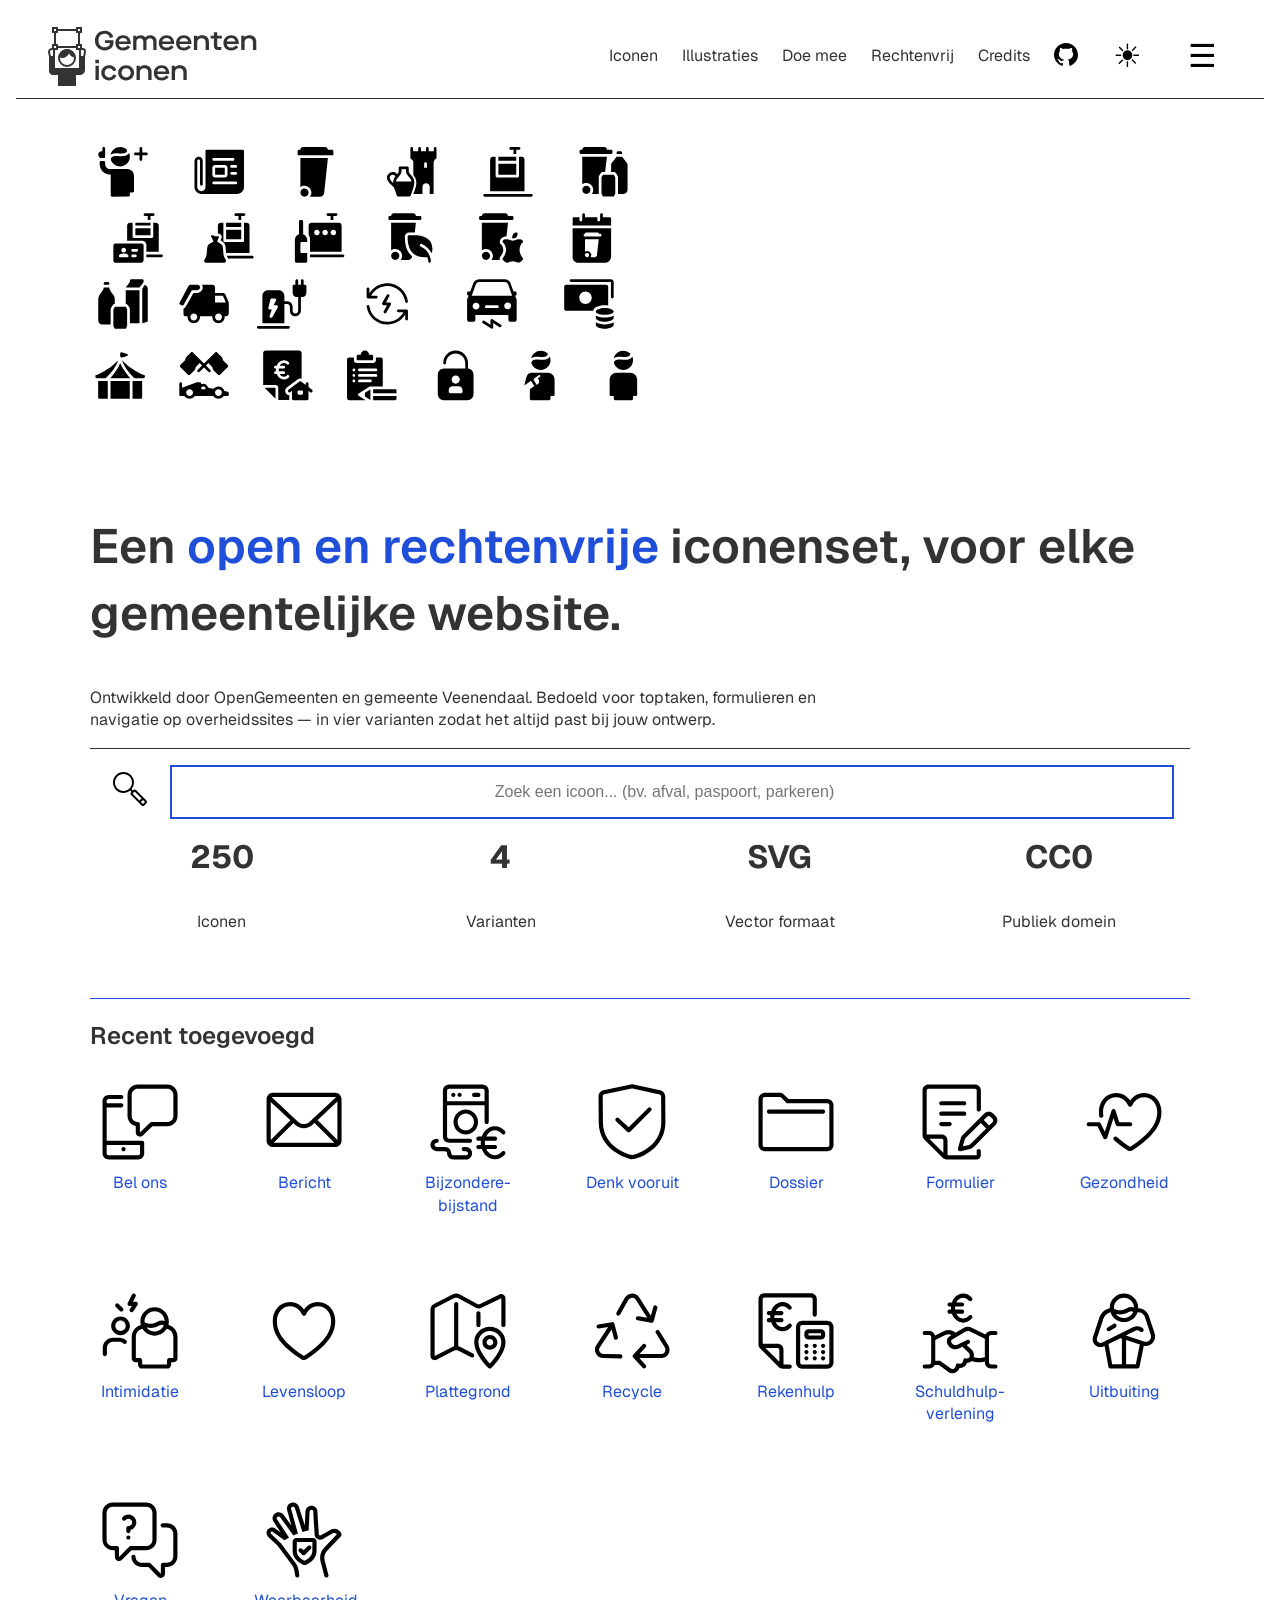
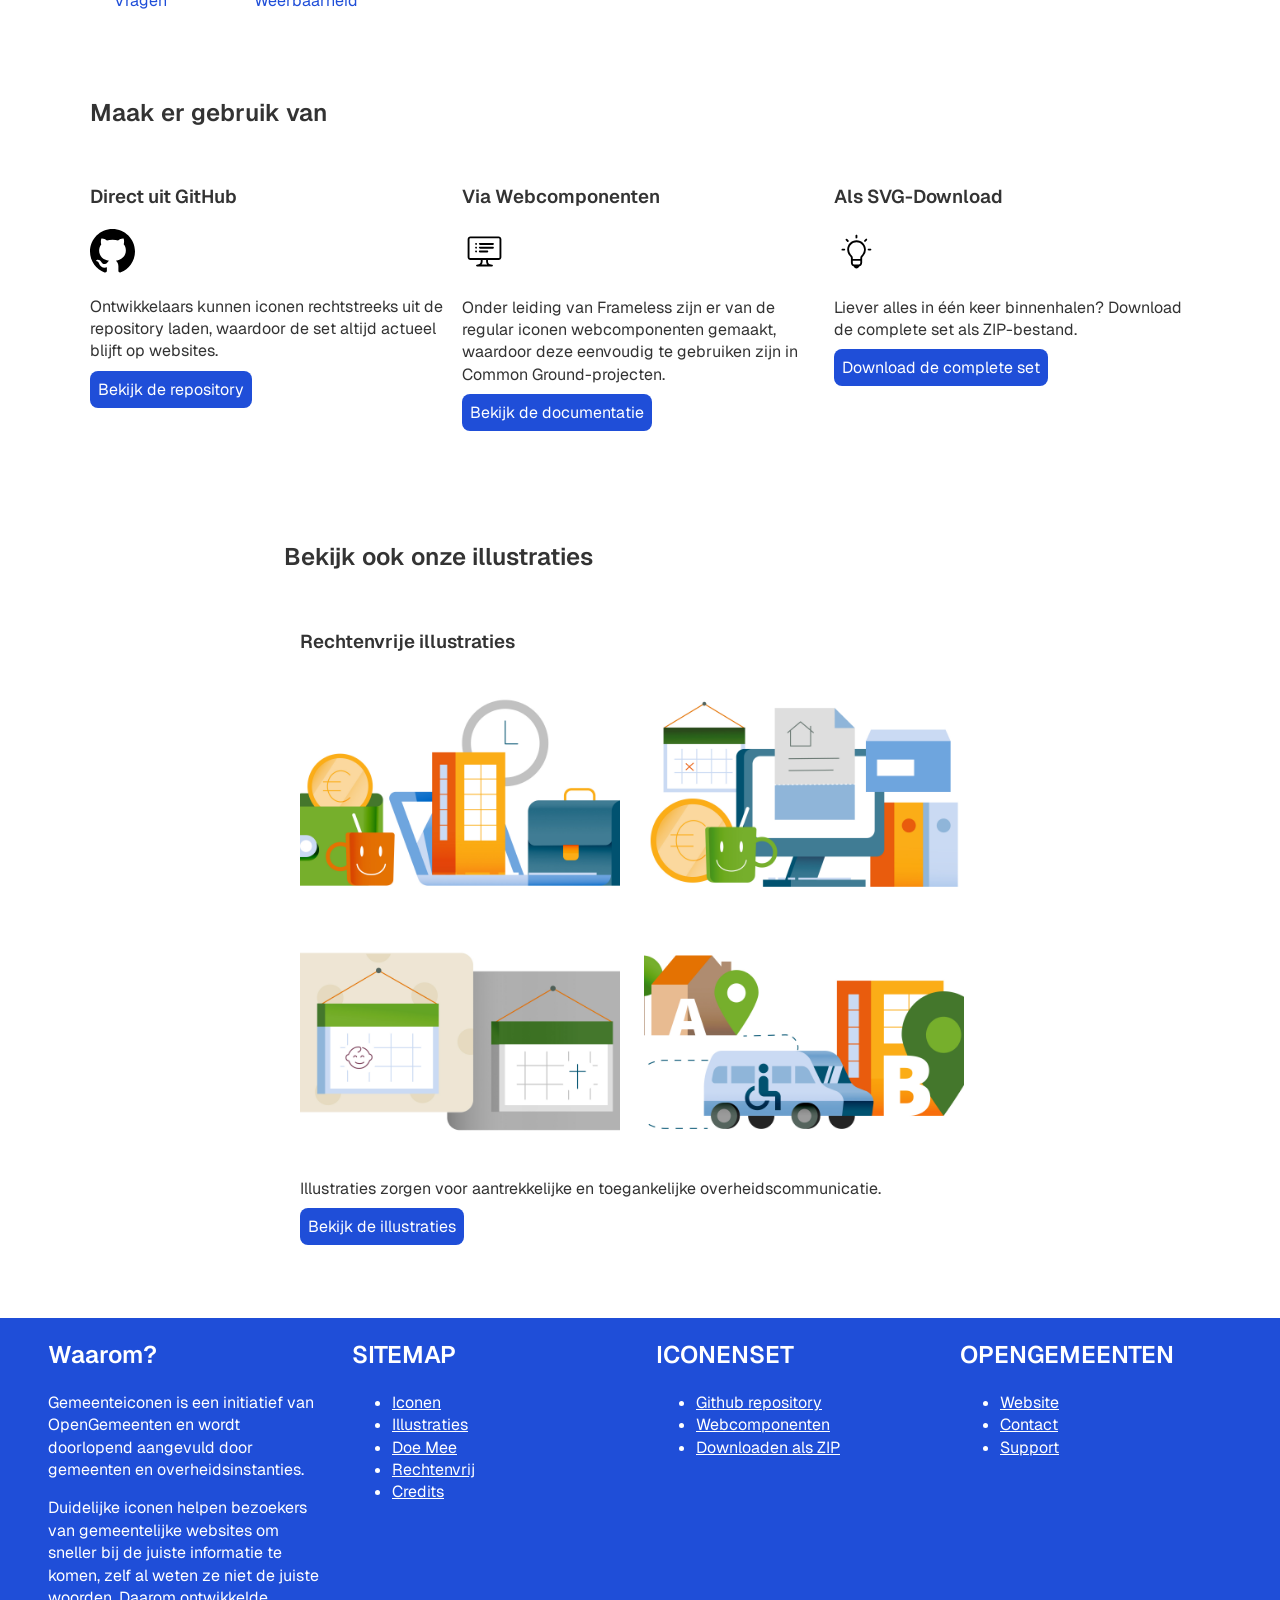
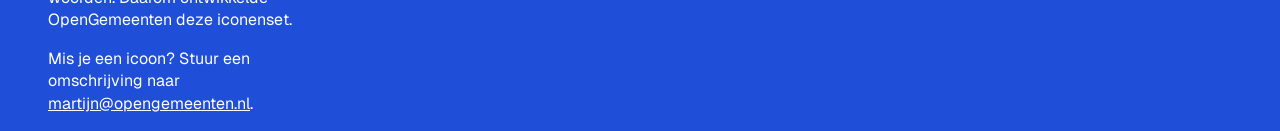
==== index.html @ 95d4e768 "sitemap link fixen, plus hero img" ====
<!doctype html>
<html lang="nl">
    <head>
        <meta charset="UTF-8">
        <meta name="viewport" content="width=device-width, initial-scale=1.0">
        <title>Gemeenteiconen | Iconenset voor overheidssites</title>
        <link rel="stylesheet" href="./styles/gemeenteiconen.css">
        <link rel="shortcut icon" href="./assets/favicon.png" type="image/x-icon">
        <script defer src="theme-toggle.js"></script>
    </head>

    <body>
        <header>
            <a class="logo" href="./"><img src="./assets/logo.svg" alt="Logo"></a>

            <nav>
                <a href="./iconen.html">Iconen</a>
                <a href="./illustraties.html">Illustraties</a>
                <a href="./doe-mee.html">Doe mee</a>
                <a href="./rechtenvrij.html">Rechtenvrij</a>
                <a href="./credits.html">Credits</a>
            </nav>

            <a href="https://github.com/OpenGemeenten/Iconenset/" target="_blank">
                <img src="./assets/github-light.svg" alt="GitHub">
            </a>
            <!-- Ik heb het verborgen met aria-label, omdat het alleen wat uitmaakt als je ziende ben. -->
            <button id="theme-toggle" aria-hidden="true">☀</button>
            <button id="mobile-menu" aria-hidden="false" aria-label="menu">☰</button>
        </header>

        <main>
            <!-- Korte hero sectie da2t meteen je aandacht pakt -->
            <section class="hero">
                <img class="hero-image" src="./assets/hero.svg">
                <h1>Een <span>open en rechtenvrije</span> iconenset, voor elke gemeentelijke website.</h1>
                <p>
                    Ontwikkeld door OpenGemeenten en gemeente Veenendaal. Bedoeld voor toptaken, formulieren en navigatie op
                    overheidssites — in vier varianten zodat het altijd past bij jouw ontwerp.
                </p>
                <label for="zoeken">
                    <img src="./assets/icons/line/zoeken.svg" aria-label="Zoeken...">
                    <input type="search" id="zoeken" placeholder="Zoek een icoon... (bv. afval, paspoort, parkeren)" name="q">
                </label>

                <!-- <div class="marquee">
                    <div aria-hidden="true">
                        <img src="./assets/icons/line/aanmelden.svg" aria-hidden="true">
                        <img src="./assets/icons/line/actueel.svg" aria-hidden="true">
                        <img src="./assets/icons/line/afval.svg" aria-hidden="true">
                        <img src="./assets/icons/line/chat.svg" aria-hidden="true">
                        <img src="./assets/icons/line/agenda.svg" aria-hidden="true">
                        <img src="./assets/icons/line/airborne.svg" aria-hidden="true">
                        <img src="./assets/icons/line/armoede.svg" aria-hidden="true">
                        <img src="./assets/icons/line/asbestverwijderen.svg" aria-hidden="true">
                        <img src="./assets/icons/line/attentie.svg" aria-hidden="true">
                    </div>
                    <div aria-hidden="true">
                        <img src="./assets/icons/line/bedrijventerrein.svg" aria-hidden="true">
                        <img src="./assets/icons/line/begraafplaats.svg" aria-hidden="true">
                        <img src="./assets/icons/line/begroting.svg" aria-hidden="true">
                        <img src="./assets/icons/line/belastingen.svg" aria-hidden="true">
                        <img src="./assets/icons/line/belons.svg" aria-hidden="true">
                        <img src="./assets/icons/line/bericht.svg" aria-hidden="true">
                        <img src="./assets/icons/line/betaaldatumsuitkering.svg" aria-hidden="true">
                        <img src="./assets/icons/line/bevrijding.svg" aria-hidden="true">
                        <img src="./assets/icons/line/bijstandsuitkering.svg" aria-hidden="true">
                    </div>
                </div> -->

                <div class="facts">
                    <strong>250</strong>
                    <p>Iconen</p>
                    <strong>4</strong>
                    <p>Varianten</p>
                    <strong>SVG</strong>
                    <p>Vector formaat</p>
                    <strong>CC0</strong>
                    <p>Publiek domein</p>
                </div>
            </section>

            <!-- Recente iconen teogevoegd aan het product -->
            <section class="recent">
                <h2>Recent toegevoegd</h2>
                <ul class="recent-grid">
                    <li>
                        <a> <img src="./assets/icons/line/belons.svg" alt="Bel ons"> Bel ons </a>
                    </li>

                    <li>
                        <a>
                            <img src="./assets/icons/line/bericht.svg" alt="Bericht">
                            Bericht
                        </a>
                    </li>

                    <li>
                        <a>
                            <img src="./assets/icons/line/bijzonderebijstand.svg" alt="Bijzonderebijstand">
                            Bijzondere&shy;bijstand
                        </a>
                    </li>

                    <li>
                        <a>
                            <img src="./assets/icons/line/denkvooruit.svg" alt="Denk vooruit">
                            Denk vooruit
                        </a>
                    </li>

                    <li>
                        <a>
                            <img src="./assets/icons/line/dossier.svg" alt="Dossier">
                            Dossier
                        </a>
                    </li>
                    <li>
                        <a>
                            <img src="./assets/icons/line/formulier.svg" alt="Formulier">
                            Formulier
                        </a>
                    </li>
                    <li>
                        <a>
                            <img src="./assets/icons/line/gezondheid.svg" alt="Gezondheid">
                            Gezondheid
                        </a>
                    </li>
                    <li>
                        <a>
                            <img src="./assets/icons/line/intimidatie.svg" alt="Intimidatie">
                            Intimidatie
                        </a>
                    </li>
                    <li>
                        <a>
                            <img src="./assets/icons/line/levensloop.svg" alt="Levensloop">
                            Levensloop
                        </a>
                    </li>
                    <li>
                        <a>
                            <img src="./assets/icons/line/plattegrond.svg" alt="Plattegrond">
                            Plattegrond
                        </a>
                    </li>
                    <li>
                        <a>
                            <img src="./assets/icons/line/recycle.svg" alt="Recycle">
                            Recycle
                        </a>
                    </li>
                    <li>
                        <a>
                            <img src="./assets/icons/line/rekenhulp.svg" alt="Rekenhulp">
                            Rekenhulp
                        </a>
                    </li>
                    <li>
                        <a>
                            <img src="./assets/icons/line/schuldhulpverlening.svg" alt="Schuldhulpverlening">
                            Schuldhulp&shy;verlening
                        </a>
                    </li>
                    <li>
                        <a>
                            <img src="./assets/icons/line/uitbuiting.svg" alt="Uitbuiting">
                            Uitbuiting
                        </a>
                    </li>
                    <li>
                        <a>
                            <img src="./assets/icons/line/vragen.svg" alt="Vragen">
                            Vragen
                        </a>
                    </li>
                    <li>
                        <a>
                            <img src="./assets/icons/line/weerbaarheid.svg" alt="Weerbaarheid">
                            Weerbaarheid
                        </a>
                    </li>
                </ul>
            </section>

            <!-- Kort uitleg hoe je het product kan gebruiken -->
            <section class="gebruik">
                <!-- Hier komt een IMG boven elke snippet dat genomen is van de nieuwe live-site-->
                <h2>Maak er gebruik van</h2>
                <section>
                    <h3>Direct uit GitHub</h3>
                    <img src="./assets/github-light.svg" alt="GitHub Logo">
                    <p>
                        Ontwikkelaars kunnen iconen rechtstreeks uit de repository laden, waardoor de set altijd actueel blijft op
                        websites.
                    </p>
                    <a href="https://github.com/OpenGemeenten/Iconenset/" target="_blank"> Bekijk de repository </a>
                </section>

                <section>
                    <h3>Via Webcomponenten</h3>
                    <img src="./assets/icons/line/computer.svg" alt="Webcomponenten">

                    <p>
                        Onder leiding van Frameless zijn er van de regular iconen webcomponenten gemaakt, waardoor deze eenvoudig
                        te gebruiken zijn in Common Ground-projecten.
                    </p>
                    <a href="https://frameless.github.io/iconset-npm/" target="_blank"> Bekijk de documentatie </a>
                </section>

                <section>
                    <h3>Als SVG-Download</h3>
                    <img src="./assets/icons/line/participatieplan.svg" alt="Download">
                    <p>Liever alles in één keer binnenhalen? Download de complete set als ZIP-bestand.</p>
                    <a href="https://github.com/OpenGemeenten/Iconenset/archive/refs/heads/master.zip" target="_blank">
                        Download de complete set
                    </a>
                </section>
            </section>
            <!-- Snelle koppelings naar de illustratries-->
            <section class="illustraties">
                <h2>Bekijk ook onze illustraties</h2>
                <article>
                    <h3>Rechtenvrije illustraties</h3>
                    <div class="gallerij">
                        <img src="./assets/illustraties/top_werk-inkomen.jpg">
                        <img src="./assets/illustraties/top_belasting.jpg">
                        <img src="./assets/illustraties/top_burgelijk-stand.jpg">
                        <img src="./assets/illustraties/top_mobiliteit.jpg">
                    </div>
                    <p>Illustraties zorgen voor aantrekkelijke en toegankelijke overheidscommunicatie.</p>
                    <a href="./illustraties.html" target="_blank"> Bekijk de illustraties </a>
                </article>
            </section>
        </main>

        <footer>
            <section>
                <h2>Waarom?</h2>
                <p>
                    Gemeenteiconen is een initiatief van OpenGemeenten en wordt doorlopend aangevuld door gemeenten en
                    overheidsinstanties.
                </p>
                <p>
                    Duidelijke iconen helpen bezoekers van gemeentelijke websites om sneller bij de juiste informatie te komen,
                    zelf al weten ze niet de juiste woorden. Daarom ontwikkelde OpenGemeenten deze iconenset.
                </p>
                <p>
                    Mis je een icoon? Stuur een omschrijving naar
                    <a href="mailto:martijn@opengemeenten.nl">martijn@opengemeenten.nl</a>.
                </p>
            </section>

            <section>
                <h2>SITEMAP</h2>
                <ul>
                    <li>
                        <a href="./iconen.html">Iconen</a>
                    </li>

                    <li>
                        <a href="./illustraties.html">Illustraties</a>
                    </li>

                    <li>
                        <a href="./doe-mee.html">Doe Mee</a>
                    </li>

                    <li>
                        <a href="./rechtenvrij.html">Rechtenvrij</a>
                    </li>

                    <li>
                        <a href="./credits.html">Credits</a>
                    </li>
                </ul>
            </section>

            <section>
                <h2>ICONENSET</h2>
                <ul>
                    <li>
                        <a href="https://github.com/OpenGemeenten/Iconenset/" target="_blank"> Github repository </a>
                    </li>

                    <li>
                        <a href="https://frameless.github.io/iconset-npm/" target="_blank"> Webcomponenten </a>
                    </li>

                    <li>
                        <a href="https://github.com/OpenGemeenten/Iconenset/archive/refs/heads/master.zip" target="_blank">
                            Downloaden als ZIP
                        </a>
                    </li>
                </ul>
            </section>

            <section>
                <h2>OPENGEMEENTEN</h2>
                <ul>
                    <li>
                        <a href="https://www.opengemeenten.nl/" target="_blank">Website</a>
                    </li>

                    <li>
                        <a href="https://opengemeenten.nl/contact" target="_blank">Contact</a>
                    </li>

                    <li>
                        <a href="https://www.opengemeenten.nl/support/" target="_blank">Support</a>
                    </li>
                </ul>
            </section>
        </footer>
    </body>
</html>
---- styles/gemeenteiconen.css ----
/* imports de Geist fonts van gemeenteiconen.nl's huiststijl */
@import url('https://fonts.googleapis.com/css2?family=Geist:ital,wght@0,100..900;1,100..900&display=swap');

*::before,
*,
*::after {
    box-sizing: border-box;
}

:root {
    color-scheme: light dark;
    --fg: light-dark(#333, #fff);
    --bg: light-dark(#fff, #333);
    --accent: light-dark(#1f4ed8, #1f4ed8);
    --accent-tekst: light-dark(#fff, #fff);
    --witruimte-s: 1em;
    --knop-padding: 0.5em;
    --knop-radius: 0.5em;
}

body {
    /* tijdelijk alleen light ondersteuning, want dark-mode toggle werkt niet. voor volgende sprint. */
    color-scheme: light;
    height: 100svh;
    margin: 0;

    /* typografie */
    font-family: 'Geist', sans-serif;
    font-weight: 400;
    line-height: 1.4;
    color: var(--fg);
    background: var(--bg);
    overflow-x: hidden;
    a,
    button,
    input {
        cursor: pointer;
    }

    h1,
    h2,
    h3,
    h4,
    h5,
    h6 {
        font-weight: 600;
    }
    h1 {
        padding-top: 1em;
        font-size: clamp(2.5rem, -0.7333rem + 16.6667vw, 3rem); /* Sanne */
        text-wrap: pretty;
        span {
            color: var(--accent);
        }
    }

    p {
        max-width: 48em;
        text-wrap: pretty;
    }
}

header {
    margin: 1em;
    background-color: var(--bg);
    z-index: 1;
    position: sticky;
    top: 0px;

    line-height: 1;

    display: flex;
    justify-content: space-between;
    padding: 0 clamp(0rem, -3.5556rem + 17.7778vw, 2rem); /* Sanne/utopia.fyi */
    align-items: center;
    gap: clamp(0.5rem, -0.3889rem + 4.4444vw, 1rem); /* Sanne/utopia.fyi */
    padding-bottom: 0.125em;
    border-bottom: 1px solid var(--fg);

    .logo img {
        width: clamp(8rem, -2.6667rem + 53.3333vw, 14rem); /* Sanne/utopia.fyi */
        height: auto;
        display: block;
    }

    nav {
        margin-left: auto;
        display: flex;
        gap: var(--witruimte-s);
    }

    nav > a {
        display: none;
        @media (min-width: 600px) {
            display: inherit;
        }
    }

    nav > a,
    nav > a:visited,
    > a:nth-of-type(2) {
        color: var(--fg);
        text-decoration: none;
        padding: 0.25em;
        &:hover {
            color: var(--accent-tekst);
            background-color: var(--accent);
            border-radius: 10%;
        }
    }

    /* github */
    > a:nth-of-type(2) {
        img {
            width: 1.5em;
        }
        &::after {
            @media (min-width: 600px) {
                content: 'Github';
            }
        }
    }

    button {
        flex-basis: 5%;
        background: none;
        border: none;
        font-size: 2rem;
        &:hover {
            color: var(--bg);
            background: var(--accent);
            border-radius: 10%;
        }
    }
}

main {
    margin: 1em;
    display: grid;
    grid-template-columns: 1fr;
    justify-items: center;

    section {
        max-width: 100ch;
        padding-bottom: 3em;
    }

    a,
    a:visited {
        color: var(--accent);
        text-decoration: none;
        &:hover {
            text-decoration-line: underline;
        }
    }

    .hero {
        order: -1;
        width: 100%;
        border-bottom: solid 1px var(--accent);

        .hero-image {
            display: block;
            justify-self: center;
            width: 50%;
        }

        label {
            display: flex;
            justify-content: center;
            align-content: center;
            gap: var(--witruimte-s);
            padding: 1em 1em;
            border-top: var(--fg) 1px solid;
            img {
                height: 3em;
                display: block;
            }
            input {
                display: flex;
                align-self: start;
                text-align: center;
                flex-grow: 1;
                border: var(--accent) 2px solid;
                font-size: 1em;
                padding: 1em 0em;
            }
        }
    }

    /* Accenten, iconen, publiek domein ,etc etc.. */
    .facts {
        justify-self: center;
        display: grid;
        grid-template-columns: repeat(2, 1fr);
        gap: var(--witruimte-s);

        strong {
            font-size: 2em;
        }

        @media (width > 400px) {
            grid-template-columns: repeat(4, 1fr);
            justify-items: center;
            text-align: center;

            strong {
                grid-row-start: 1;
            }
            p {
                grid-row-start: 2;
            }
        }
    }

    .recent {
        width: 100%;
    }

    .recent-grid {
        display: grid;
        /* grid-template-columns: repeat(3, 1fr); */
        grid-template-columns: repeat(auto-fit, 100px); /* Sanne */
        align-items: start;
        gap: 4em;
        list-style: none;
        padding-left: 0em;
        width: 100%;

        a {
            display: flex;
            flex-direction: column;
            justify-content: center;
            flex-wrap: wrap;
            text-align: center;
            img {
                width: 100px;
            }
        }

        /* @media (min-width: 600px) {
            grid-template-columns: repeat(4, 1fr);
        }
        @media (min-width: 1200px) {
            grid-template-columns: repeat(5, 1fr);
        }

        @media (min-width: 1500px) {
            grid-template-columns: repeat(6, 1fr);
        } */
    }

    .gebruik {
        display: grid;
        gap: var(--witruimte-s);

        section > img {
            width: 5vh;
        }

        a,
        a:visited {
            padding: var(--knop-padding);
            border-radius: var(--knop-radius);
            color: var(--accent-tekst);
            background: var(--accent);
            text-decoration: none;
            &:hover {
                text-decoration-line: underline;
            }
        }

        @media (width > 44em) {
            grid-template-columns: 1fr 1fr 1fr;

            grid-template-areas:
                'header header header'
                'section-1 section-2 section-3';

            h2 {
                grid-area: header;
            }

            > section:nth-of-type(1) {
                grid-area: section-1;
            }
            > section:nth-of-type(2) {
                grid-area: section-2;
            }
            > section:nth-of-type(3) {
                grid-area: section-3;
            }
        }
    }

    .illustraties {
        justify-self: inline;

        article {
            width: fit-content;
            background: var(--bg);
            padding: 1em;

            .gallerij {
                display: inline-grid;
                grid-template-columns: 1fr 1fr;
                align-content: center;
                justify-content: center;
                gap: 0.25em;

                img {
                    /* height: 25vh; */
                    aspect-ratio: 4 / 3;
                    object-fit: cover;
                    width: min(100%, 20em);
                    justify-self: start;
                    align-self: start;
                }

                @media (width > 45em) {
                    grid-template-columns: 21em 21em;
                    gap: 0.5em;
                }
            }
        }

        a,
        a:visited {
            padding: var(--knop-padding);
            border-radius: var(--knop-radius);
            color: var(--accent-tekst);
            background: var(--accent);
            text-decoration: none;
            &:hover {
                text-decoration-line: underline;
            }
        }
    }
}

footer {
    color: var(--accent-tekst);
    background: var(--accent);

    display: grid;
    grid-template-columns: repeat(1, 1fr);
    /* align-items: start; */
    /* width: 100vw; */
    padding: 0em 3em;

    section {
        max-width: 90ch;
    }
    a {
        color: var(--accent-tekst);
    }
    @media (min-width: 600px) {
        grid-template-columns: 1fr 1fr;
        align-self: auto;
        column-gap: calc(100% / 6);
    }
    @media (min-width: 900px) {
        grid-template-columns: 1fr 1fr 1fr 1fr;
        gap: 2em;
    }
}

/* .marquee {
    display: none;

    @media (prefers-reduced-motion: no-preference) {
        display: flex;
        width: 100%;
        div {
            display: flex;
            height: 100px;
            overflow: hidden;
            position: relative;
            animation-name: --scroll-animatie;
            animation-duration: 10s;
            animation-iteration-count: infinite;
            animation-timing-function: linear;
            &:nth-of-type(2) {
                animation-name: --scroll-animatie-2;
            }
            &:hover {
                animation-play-state: paused;
            }

            img {
                display: inline-block;
                width: 100%;
            height: 100%;
            }
        }
    }
} */

/* @keyframes --scroll-animatie {
    from {
        translate: 100%;
    }
    to {
        translate: -100%;
    }
}

@keyframes --scroll-animatie-2 {
    from {
        translate: -100%;
    }
    to {
        translate: 100%;
    }
} */
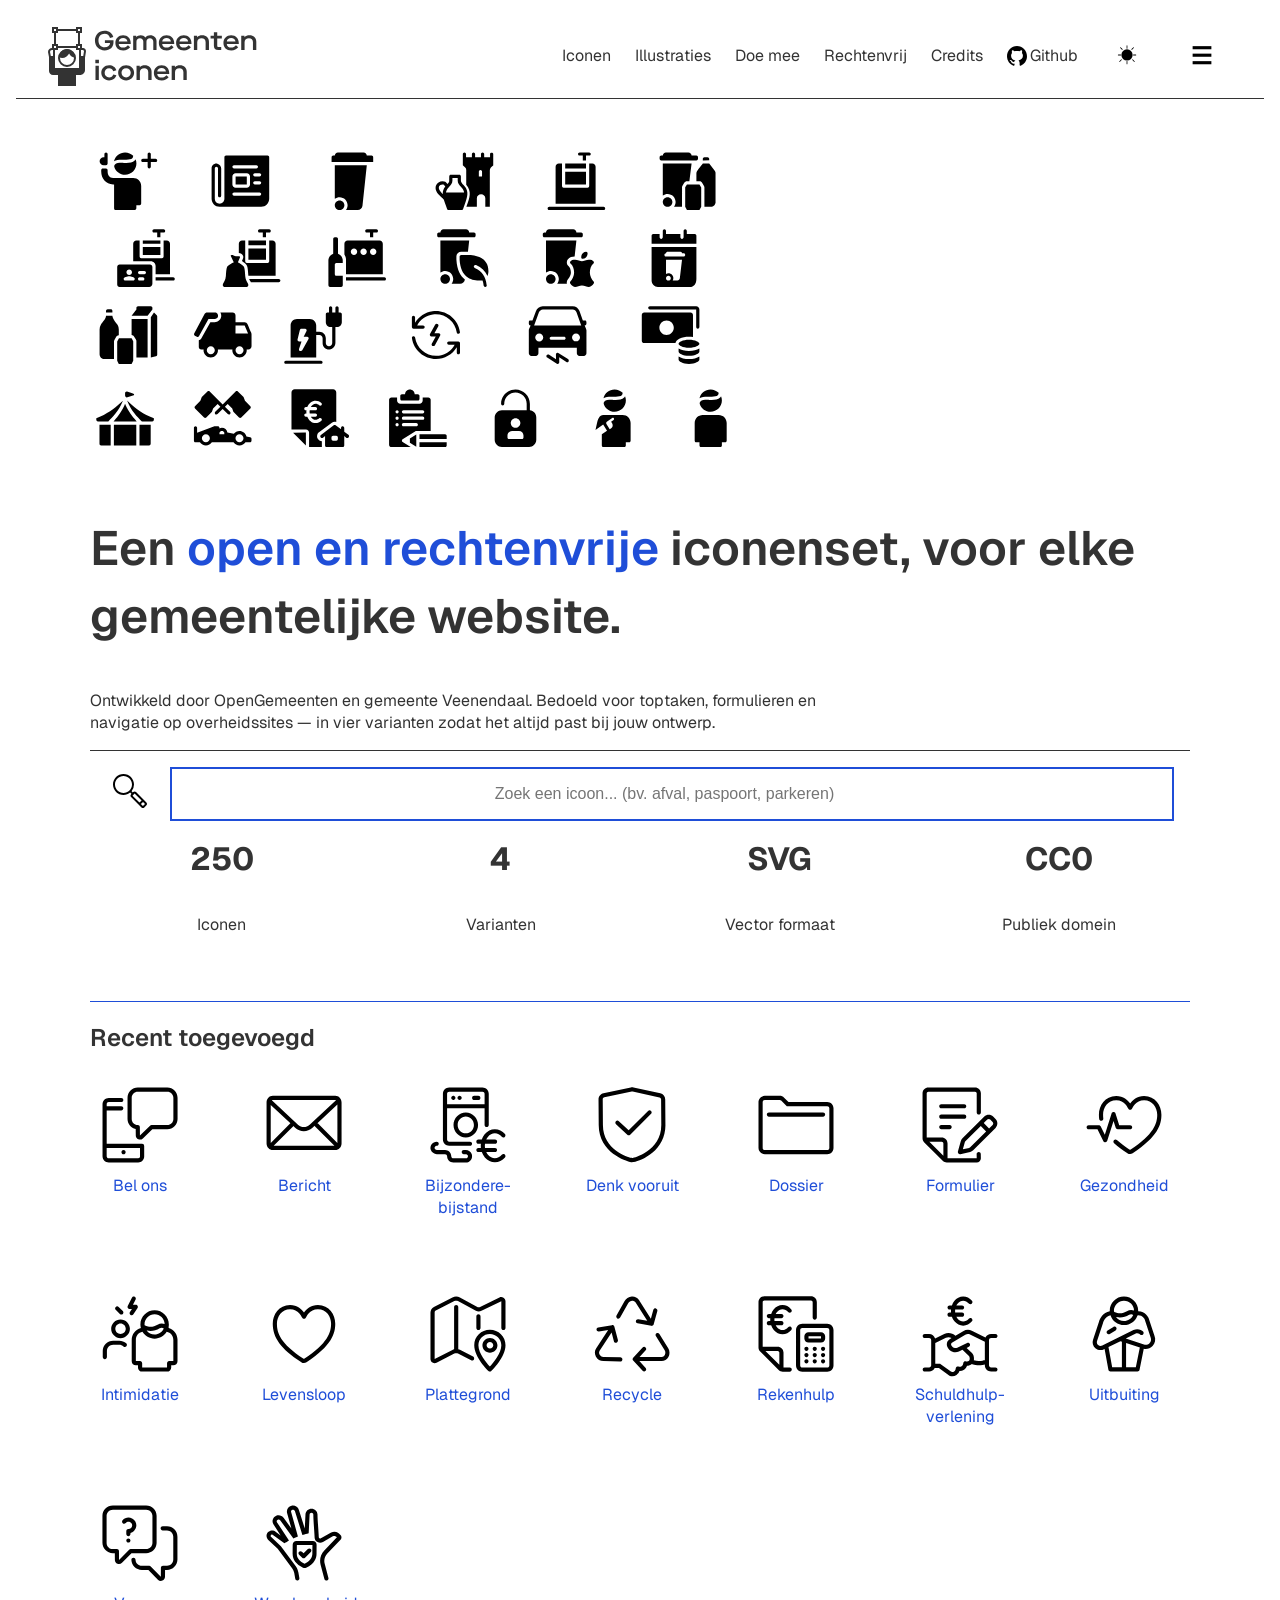
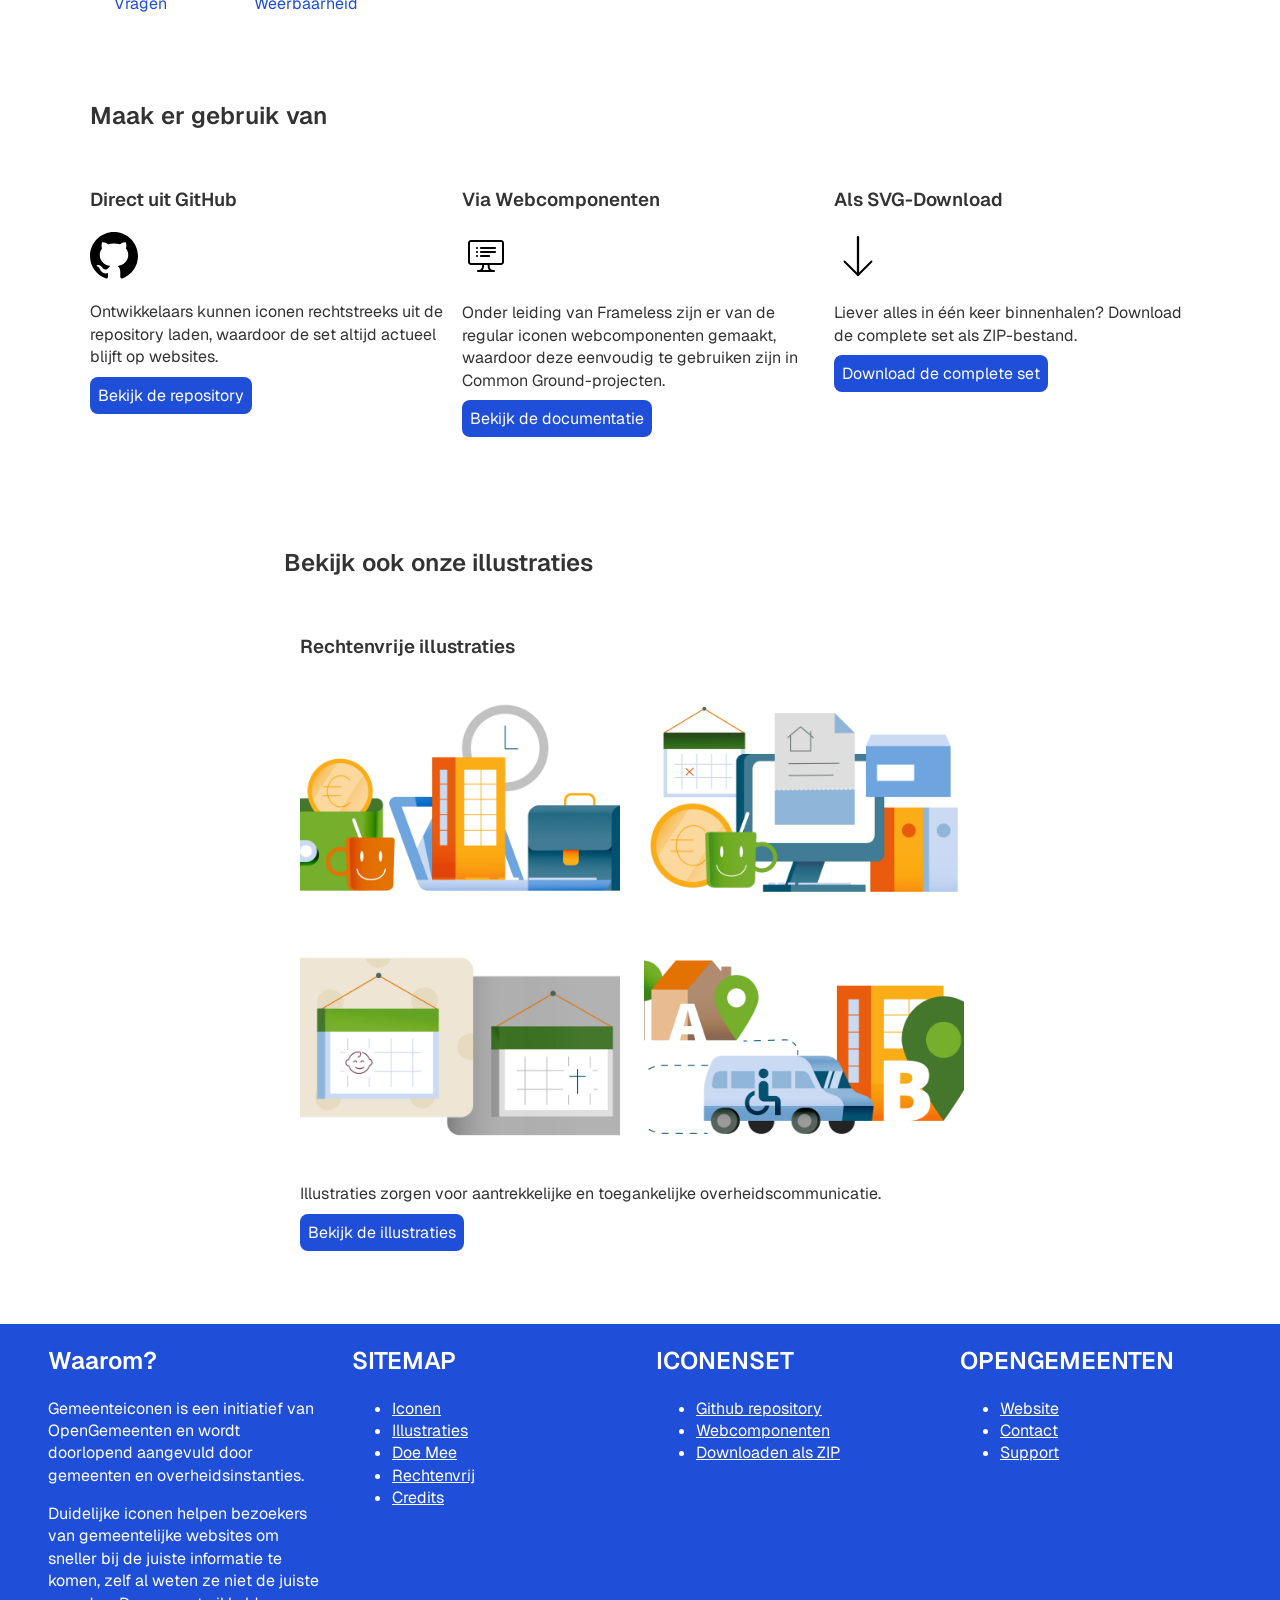
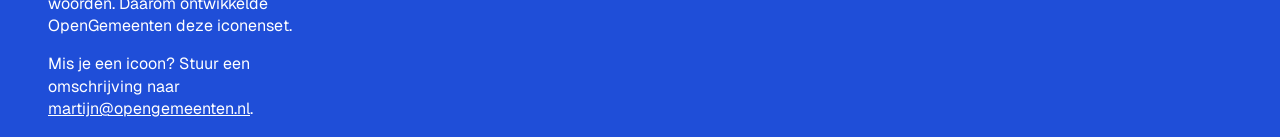
==== commit 32257559: "eigen icoontjes toegevoegd" ====
--- a/index.html
+++ b/index.html
@@ -25,8 +25,8 @@
                 <img src="./assets/github-light.svg" alt="GitHub">
             </a>
             <!-- Ik heb het verborgen met aria-label, omdat het alleen wat uitmaakt als je ziende ben. -->
-            <button id="theme-toggle" aria-hidden="true">☀</button>
-            <button id="mobile-menu" aria-hidden="false" aria-label="menu">☰</button>
+            <button id="theme-toggle" aria-hidden="true"><img src="./assets/sun.svg" alt=""></button>
+            <button id="mobile-menu" aria-hidden="false" aria-label="menu"><img src="./assets/menu.svg"></button>
         </header>
 
         <main>
@@ -190,7 +190,7 @@
                 <h2>Maak er gebruik van</h2>
                 <section>
                     <h3>Direct uit GitHub</h3>
-                    <img src="./assets/github-light.svg" alt="GitHub Logo">
+                    <img src="./assets/github-light.svg" alt="" aria-hidden="true">
                     <p>
                         Ontwikkelaars kunnen iconen rechtstreeks uit de repository laden, waardoor de set altijd actueel blijft op
                         websites.
@@ -200,7 +200,7 @@
 
                 <section>
                     <h3>Via Webcomponenten</h3>
-                    <img src="./assets/icons/line/computer.svg" alt="Webcomponenten">
+                    <img src="./assets/icons/line/computer.svg" alt="" aria-hidden="true">
 
                     <p>
                         Onder leiding van Frameless zijn er van de regular iconen webcomponenten gemaakt, waardoor deze eenvoudig
@@ -211,7 +211,7 @@
 
                 <section>
                     <h3>Als SVG-Download</h3>
-                    <img src="./assets/icons/line/participatieplan.svg" alt="Download">
+                    <img src="./assets/download.svg" alt="" aria-hidden="true">
                     <p>Liever alles in één keer binnenhalen? Download de complete set als ZIP-bestand.</p>
                     <a href="https://github.com/OpenGemeenten/Iconenset/archive/refs/heads/master.zip" target="_blank">
                         Download de complete set
--- a/styles/gemeenteiconen.css
+++ b/styles/gemeenteiconen.css
@@ -21,7 +21,7 @@
 body {
     /* tijdelijk alleen light ondersteuning, want dark-mode toggle werkt niet. voor volgende sprint. */
     color-scheme: light;
-    height: 100svh;
+    /* height: 100svh; */
     margin: 0;
 
     /* typografie */
@@ -46,9 +46,9 @@
         font-weight: 600;
     }
     h1 {
-        padding-top: 1em;
+        /* padding-top: 1em; */
         font-size: clamp(2.5rem, -0.7333rem + 16.6667vw, 3rem); /* Sanne */
-        text-wrap: pretty;
+        /* text-wrap: pretty; */
         span {
             color: var(--accent);
         }
@@ -112,10 +112,17 @@
     /* github */
     > a:nth-of-type(2) {
         img {
-            width: 1.5em;
-        }
-        &::after {
-            @media (min-width: 600px) {
+            width: 20px;
+            &:hover {
+                filter: brightness(0) invert(1);
+            }
+        }
+        @media (min-width: 600px) {
+            display: flex;
+            align-items: center;
+            justify-content: center;
+            gap: 0.15em;
+            &::after {
                 content: 'Github';
             }
         }
@@ -125,11 +132,16 @@
         flex-basis: 5%;
         background: none;
         border: none;
-        font-size: 2rem;
+        img {
+            width: 20px;
+        }
         &:hover {
             color: var(--bg);
             background: var(--accent);
             border-radius: 10%;
+            img {
+                filter: brightness(0) invert(1);
+            }
         }
     }
 }
@@ -162,7 +174,7 @@
         .hero-image {
             display: block;
             justify-self: center;
-            width: 50%;
+            width: clamp(14rem, 1.7647rem + 61.1765vw, 40rem);
         }
 
         label {
@@ -255,7 +267,7 @@
         gap: var(--witruimte-s);
 
         section > img {
-            width: 5vh;
+            width: 3em;
         }
 
         a,
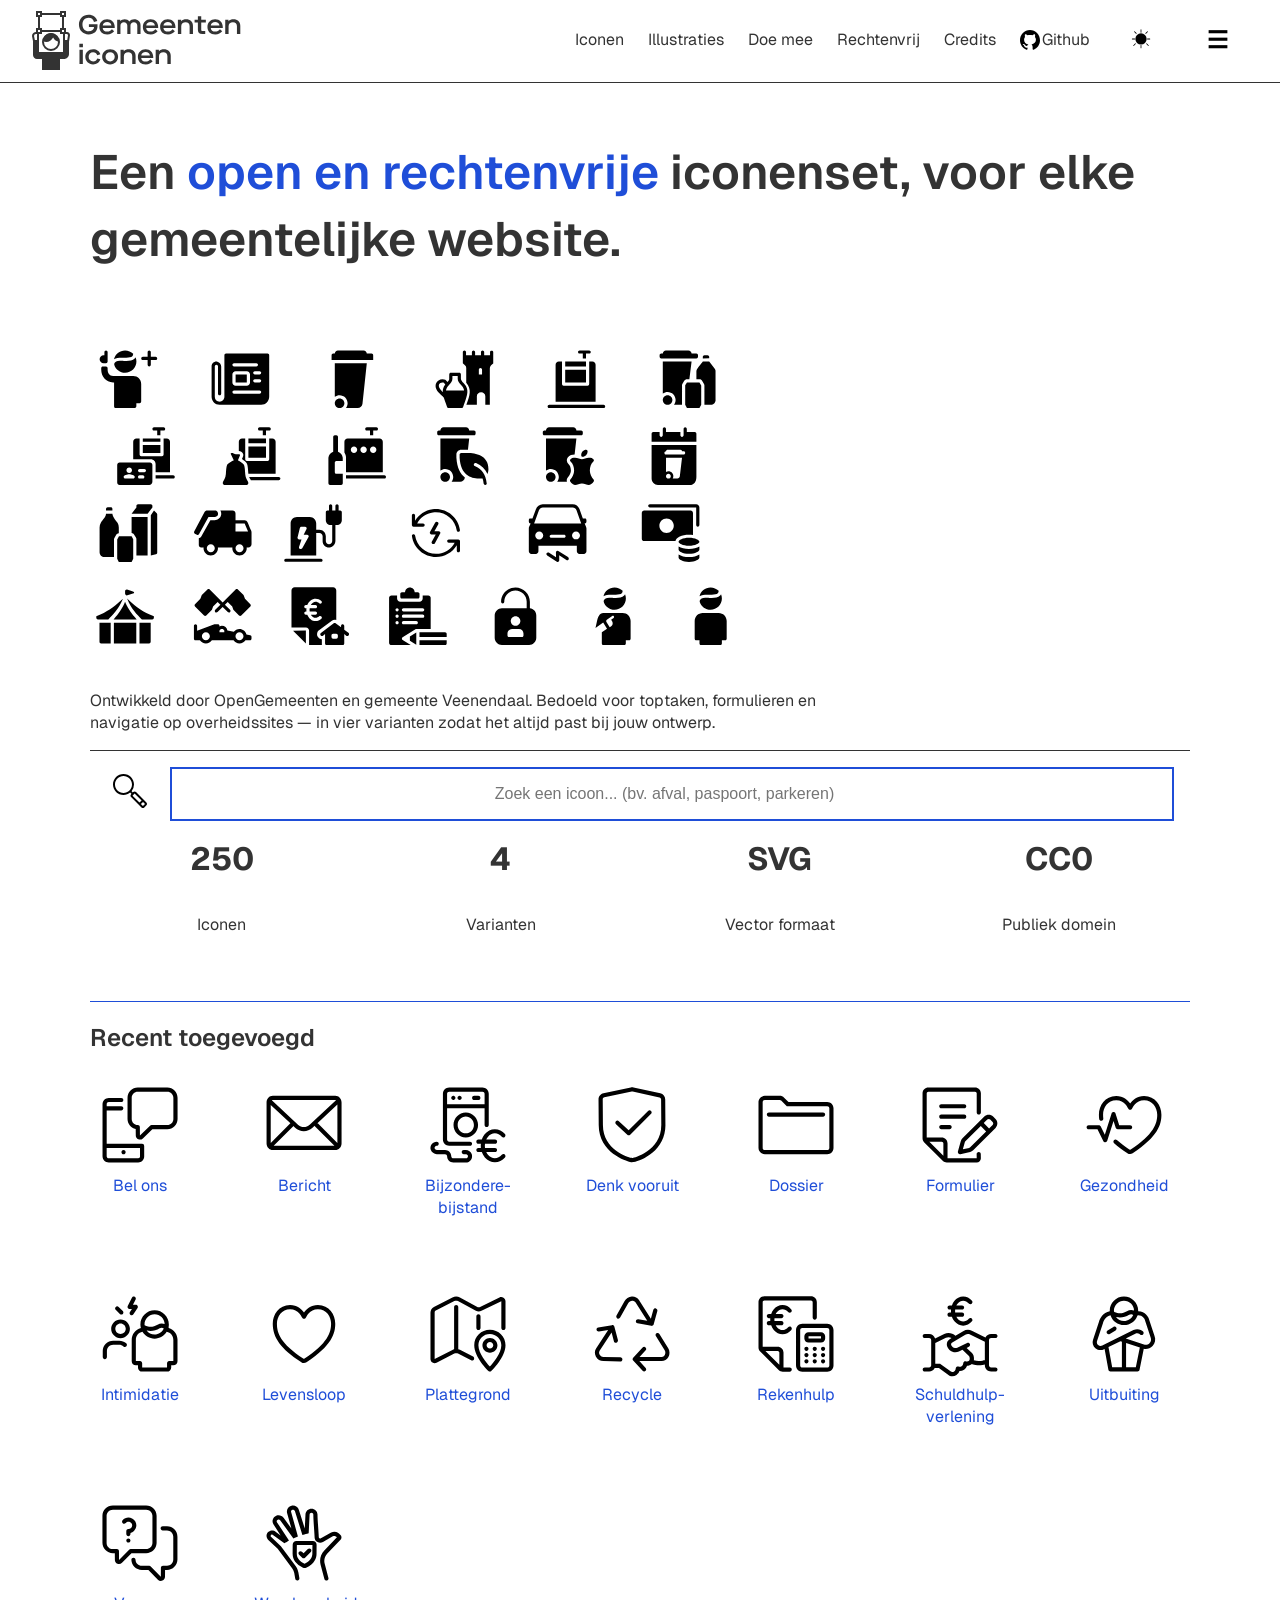
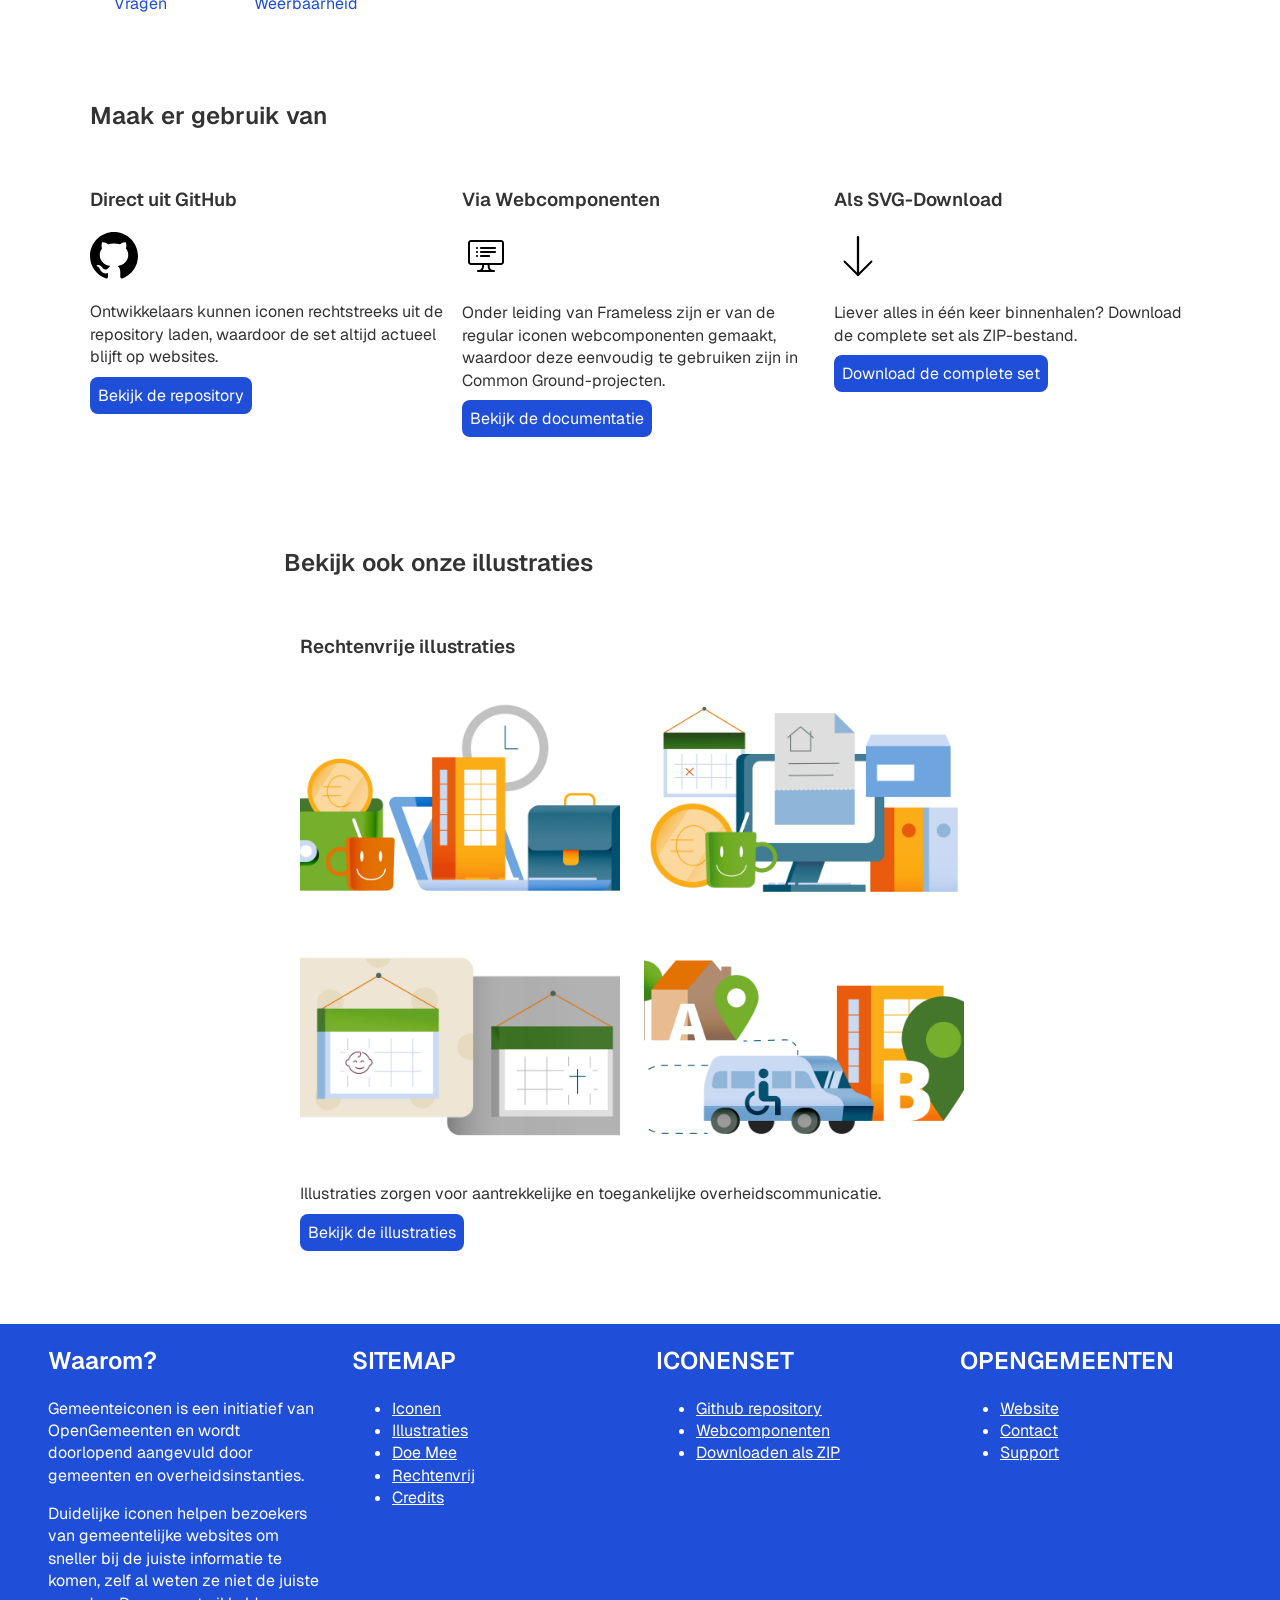
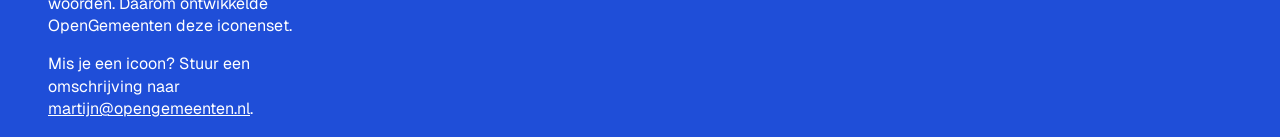
==== commit a94a3214: "header update voor alle pagina's met nieuwe icoontjes" ====
--- a/index.html
+++ b/index.html
@@ -32,8 +32,8 @@
         <main>
             <!-- Korte hero sectie da2t meteen je aandacht pakt -->
             <section class="hero">
+                <h1>Een <span>open en rechtenvrije</span> iconenset, voor elke gemeentelijke website.</h1>
                 <img class="hero-image" src="./assets/hero.svg">
-                <h1>Een <span>open en rechtenvrije</span> iconenset, voor elke gemeentelijke website.</h1>
                 <p>
                     Ontwikkeld door OpenGemeenten en gemeente Veenendaal. Bedoeld voor toptaken, formulieren en navigatie op
                     overheidssites — in vier varianten zodat het altijd past bij jouw ontwerp.
--- a/styles/gemeenteiconen.css
+++ b/styles/gemeenteiconen.css
@@ -61,7 +61,6 @@
 }
 
 header {
-    margin: 1em;
     background-color: var(--bg);
     z-index: 1;
     position: sticky;
@@ -172,6 +171,7 @@
         border-bottom: solid 1px var(--accent);
 
         .hero-image {
+            order: -1;
             display: block;
             justify-self: center;
             width: clamp(14rem, 1.7647rem + 61.1765vw, 40rem);
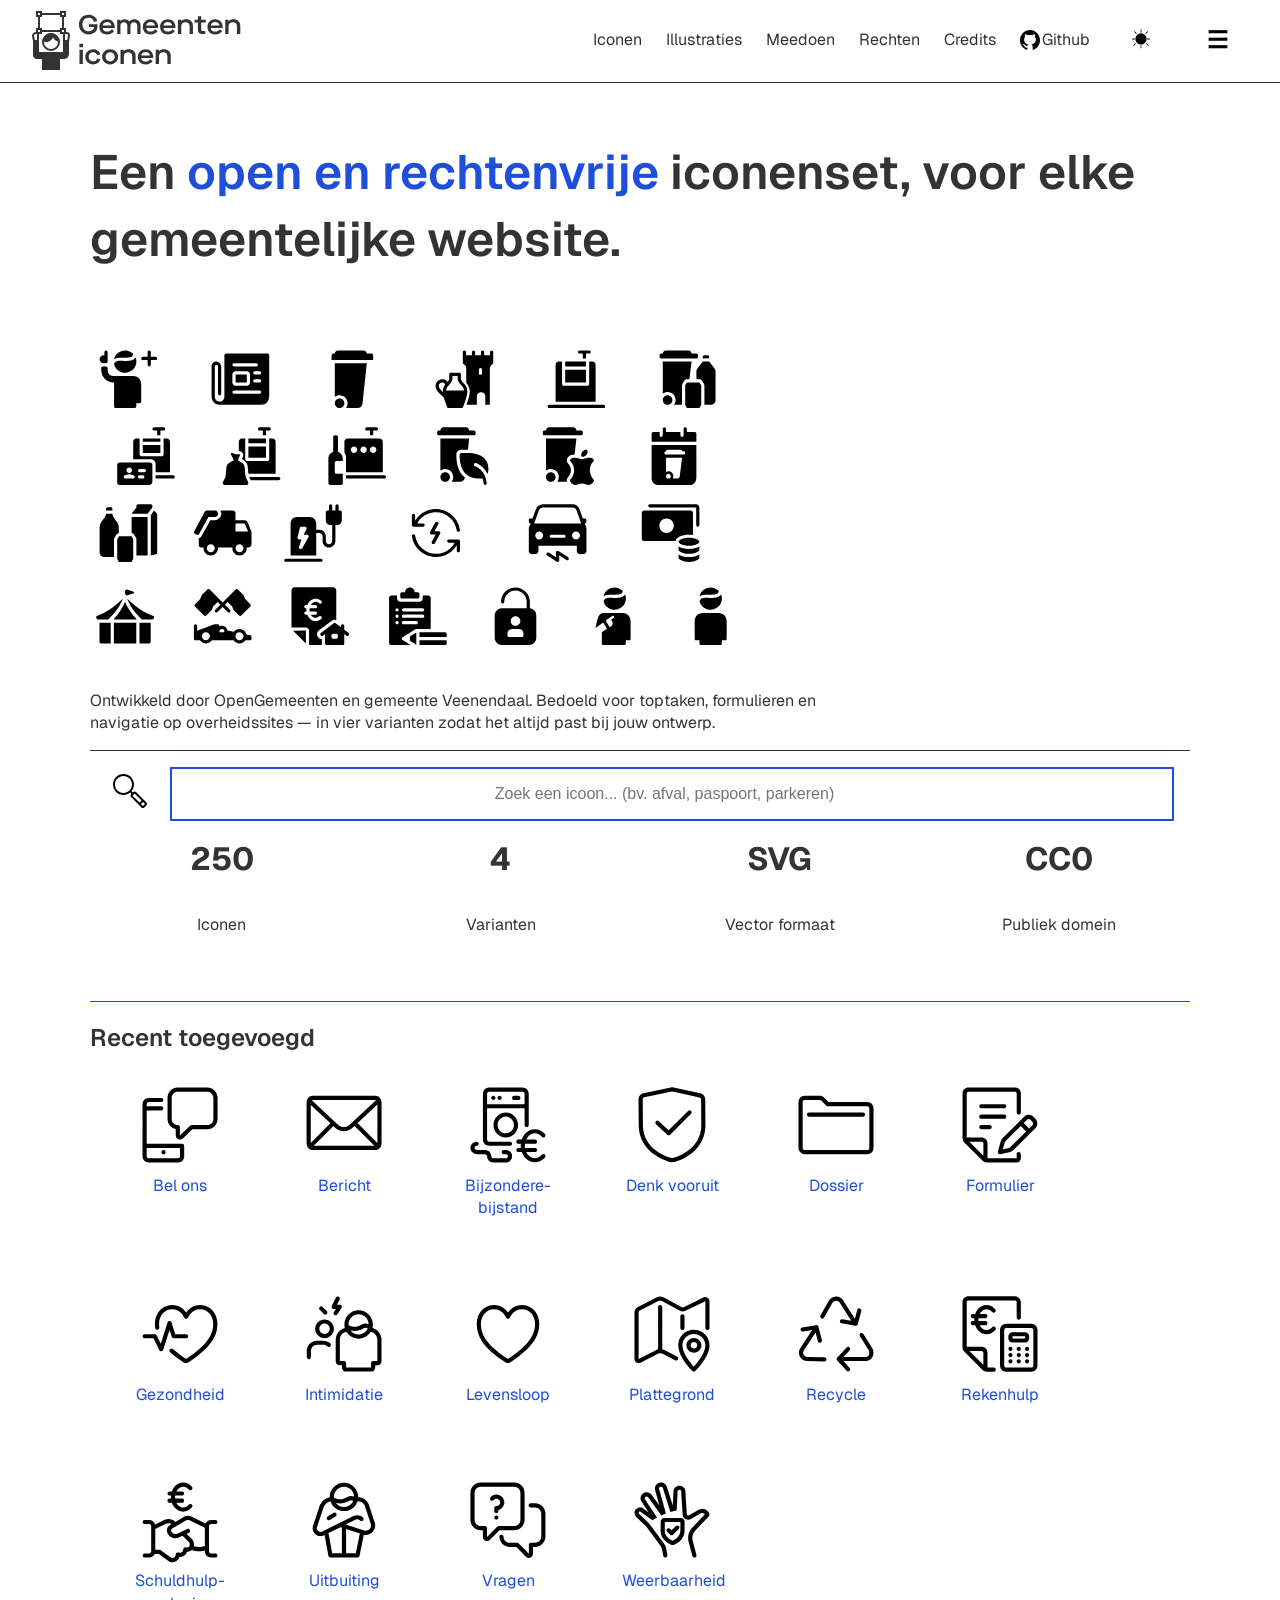
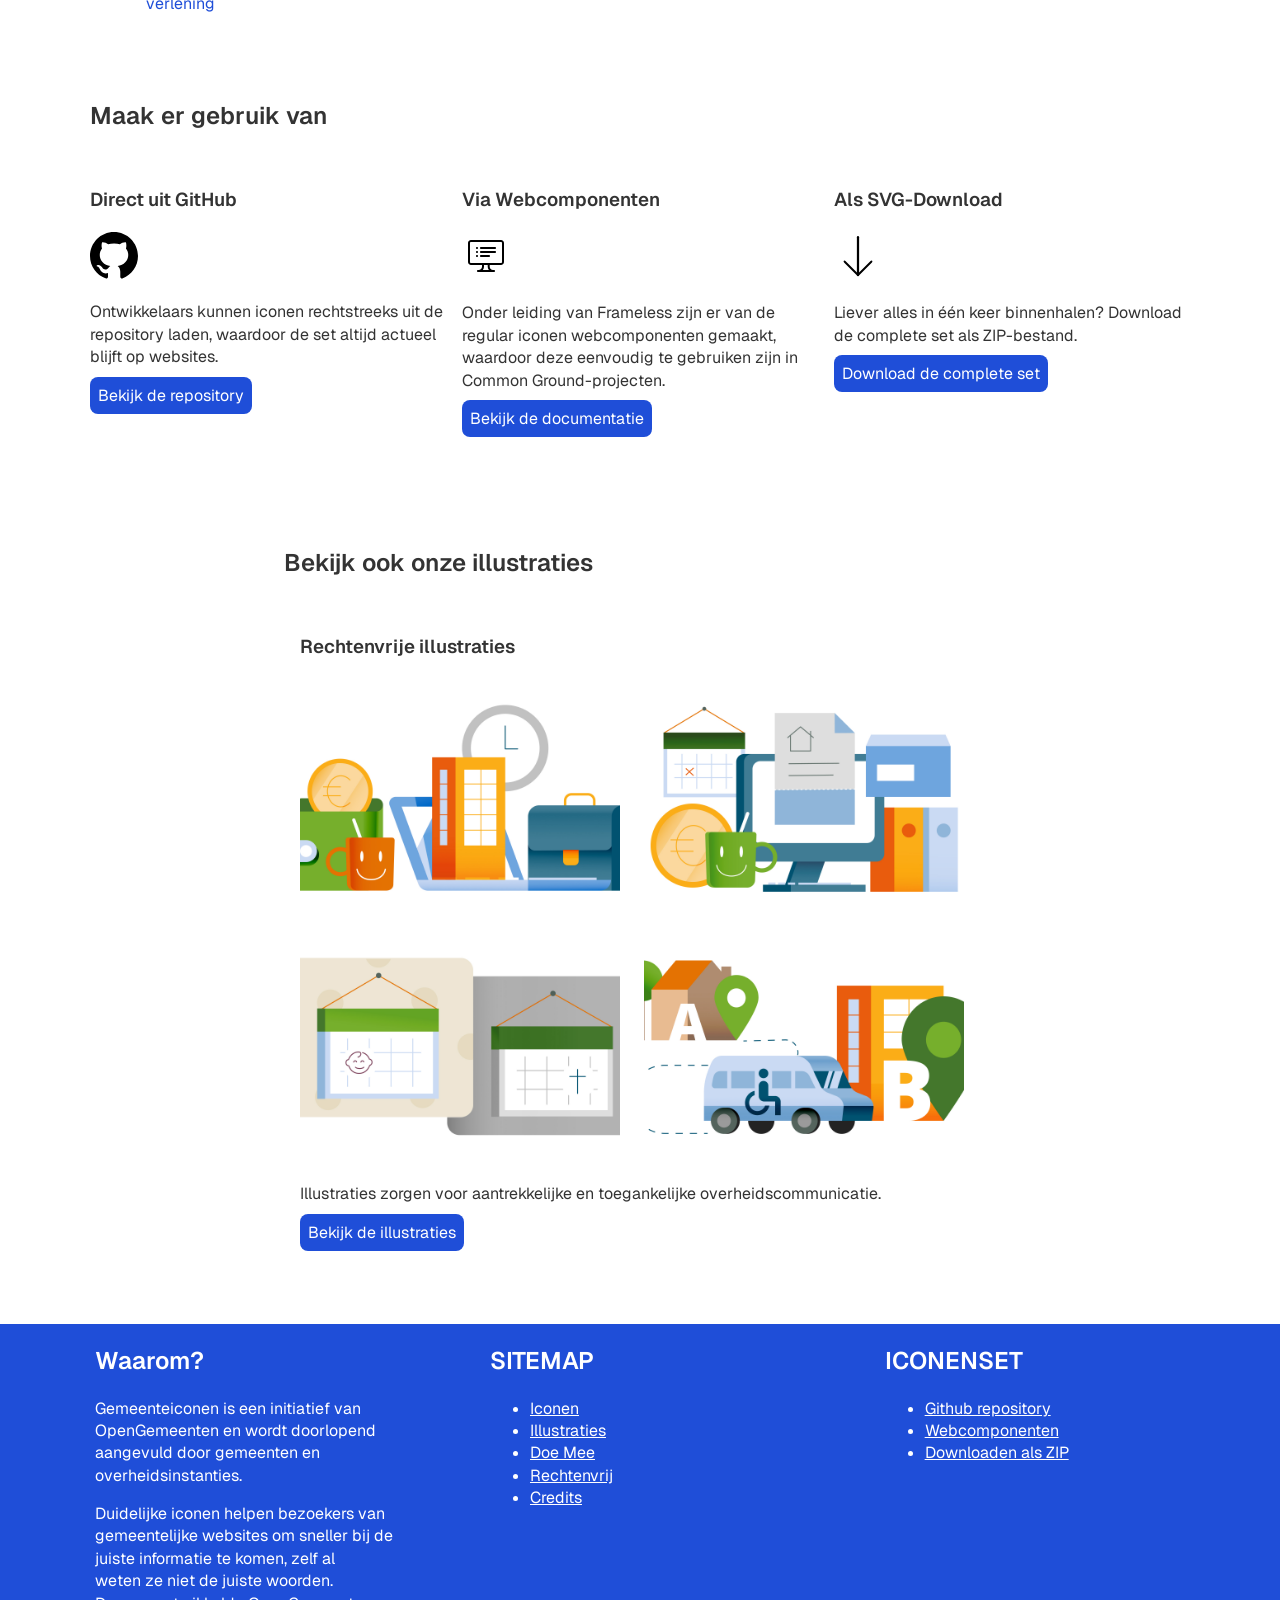
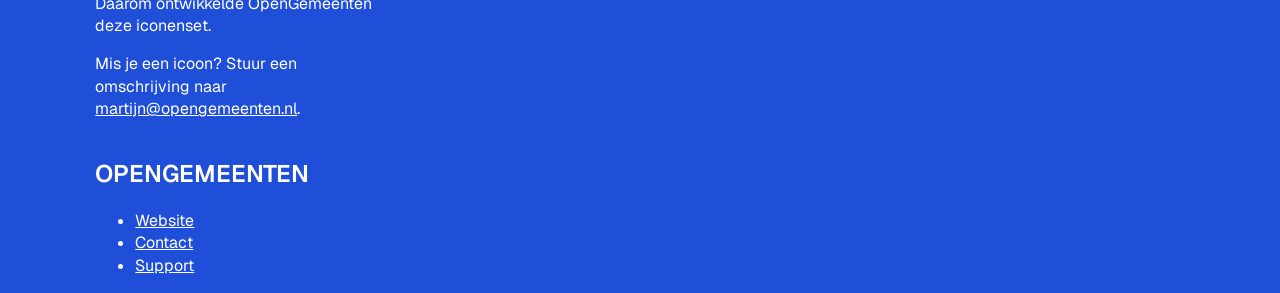
==== commit f83a8420: "pagina aanpassingen" ====
--- a/index.html
+++ b/index.html
@@ -16,8 +16,8 @@
             <nav>
                 <a href="./iconen.html">Iconen</a>
                 <a href="./illustraties.html">Illustraties</a>
-                <a href="./doe-mee.html">Doe mee</a>
-                <a href="./rechtenvrij.html">Rechtenvrij</a>
+                <a href="./doe-mee.html">Meedoen</a>
+                <a href="./rechtenvrij.html">Rechten</a>
                 <a href="./credits.html">Credits</a>
             </nav>
 
--- a/styles/gemeenteiconen.css
+++ b/styles/gemeenteiconen.css
@@ -236,7 +236,7 @@
         align-items: start;
         gap: 4em;
         list-style: none;
-        padding-left: 0em;
+        /* padding-left: 0em; */
         width: 100%;
 
         a {
@@ -348,6 +348,45 @@
             }
         }
     }
+
+    .voorbeelden {
+        width: 100%;
+        text-wrap: pretty;
+        ul {
+            list-style: none;
+            display: grid;
+            grid-template-columns: repeat(auto-fit, 200px);
+            align-items: center;
+            gap: 1em;
+
+            a {
+                display: flex;
+                flex-direction: column;
+                text-decoration: none;
+                padding: 1em;
+                border: 1px solid var(--fg);
+                border-radius: var(--knop-radius);
+                transition:
+                    transform 0.3s ease,
+                    box-shadow 0.3s ease;
+                &:hover {
+                    text-decoration-line: underline;
+                    box-shadow: 0.25em 0.25em 0em 0em;
+                    transform: translateY(-0.5em);
+                    transition:
+                        transform 0.5s ease,
+                        box-shadow 0.1s ease;
+                }
+                img {
+                    aspect-ratio: 4 / 3;
+                    object-fit: cover;
+                    width: min(100%, 30em);
+                    justify-self: start;
+                    align-self: start;
+                }
+            }
+        }
+    }
 }
 
 footer {
@@ -355,8 +394,8 @@
     background: var(--accent);
 
     display: grid;
-    grid-template-columns: repeat(1, 1fr);
-    /* align-items: start; */
+    grid-template-columns: repeat(auto-fit, 300px);
+    justify-content: space-around;
     /* width: 100vw; */
     padding: 0em 3em;
 
@@ -366,7 +405,7 @@
     a {
         color: var(--accent-tekst);
     }
-    @media (min-width: 600px) {
+    /* @media (min-width: 600px) {
         grid-template-columns: 1fr 1fr;
         align-self: auto;
         column-gap: calc(100% / 6);
@@ -374,7 +413,7 @@
     @media (min-width: 900px) {
         grid-template-columns: 1fr 1fr 1fr 1fr;
         gap: 2em;
-    }
+    } */
 }
 
 /* .marquee {
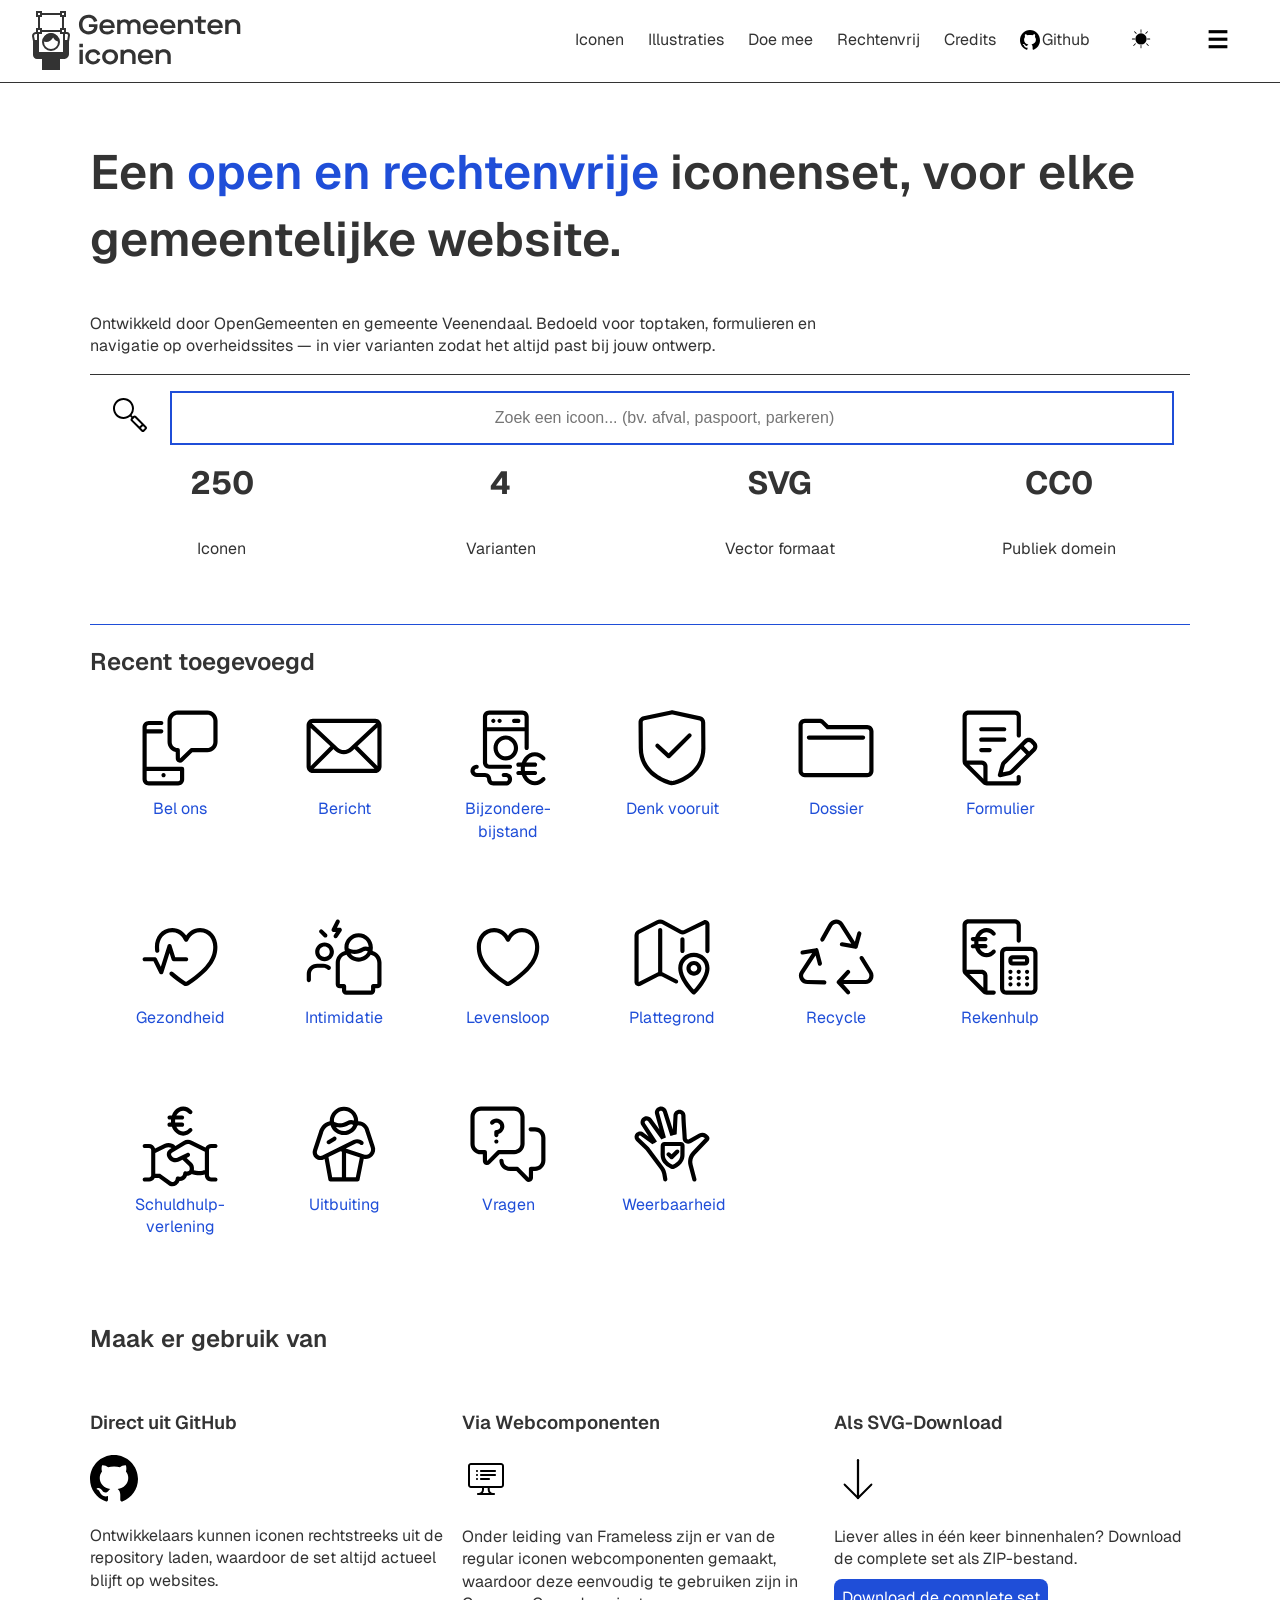
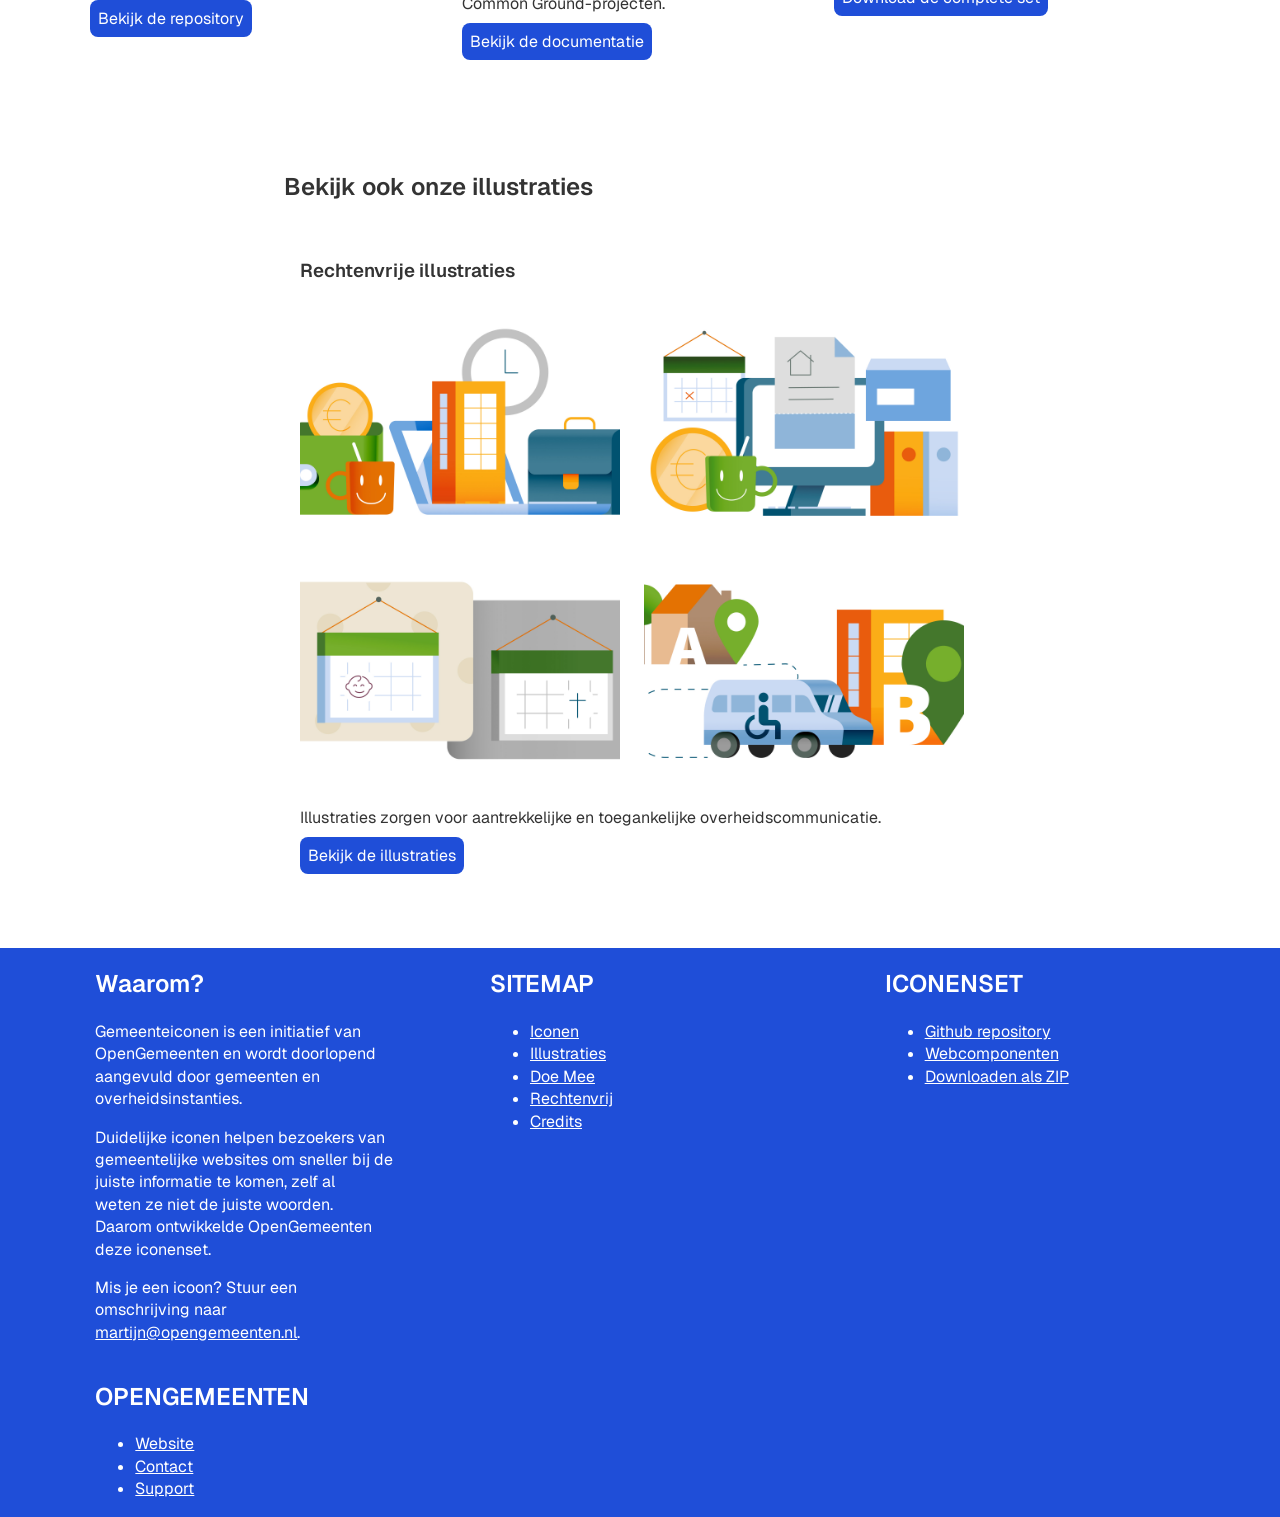
==== commit 89d9fcd1: "nav opnieuw aangepastt, hero verborgen (staat slordig)" ====
--- a/index.html
+++ b/index.html
@@ -16,8 +16,8 @@
             <nav>
                 <a href="./iconen.html">Iconen</a>
                 <a href="./illustraties.html">Illustraties</a>
-                <a href="./doe-mee.html">Meedoen</a>
-                <a href="./rechtenvrij.html">Rechten</a>
+                <a href="./doe-mee.html">Doe mee</a>
+                <a href="./rechtenvrij.html">Rechtenvrij</a>
                 <a href="./credits.html">Credits</a>
             </nav>
 
@@ -33,7 +33,7 @@
             <!-- Korte hero sectie da2t meteen je aandacht pakt -->
             <section class="hero">
                 <h1>Een <span>open en rechtenvrije</span> iconenset, voor elke gemeentelijke website.</h1>
-                <img class="hero-image" src="./assets/hero.svg">
+                <!-- <img class="hero-image" src="./assets/hero.svg"> -->
                 <p>
                     Ontwikkeld door OpenGemeenten en gemeente Veenendaal. Bedoeld voor toptaken, formulieren en navigatie op
                     overheidssites — in vier varianten zodat het altijd past bij jouw ontwerp.
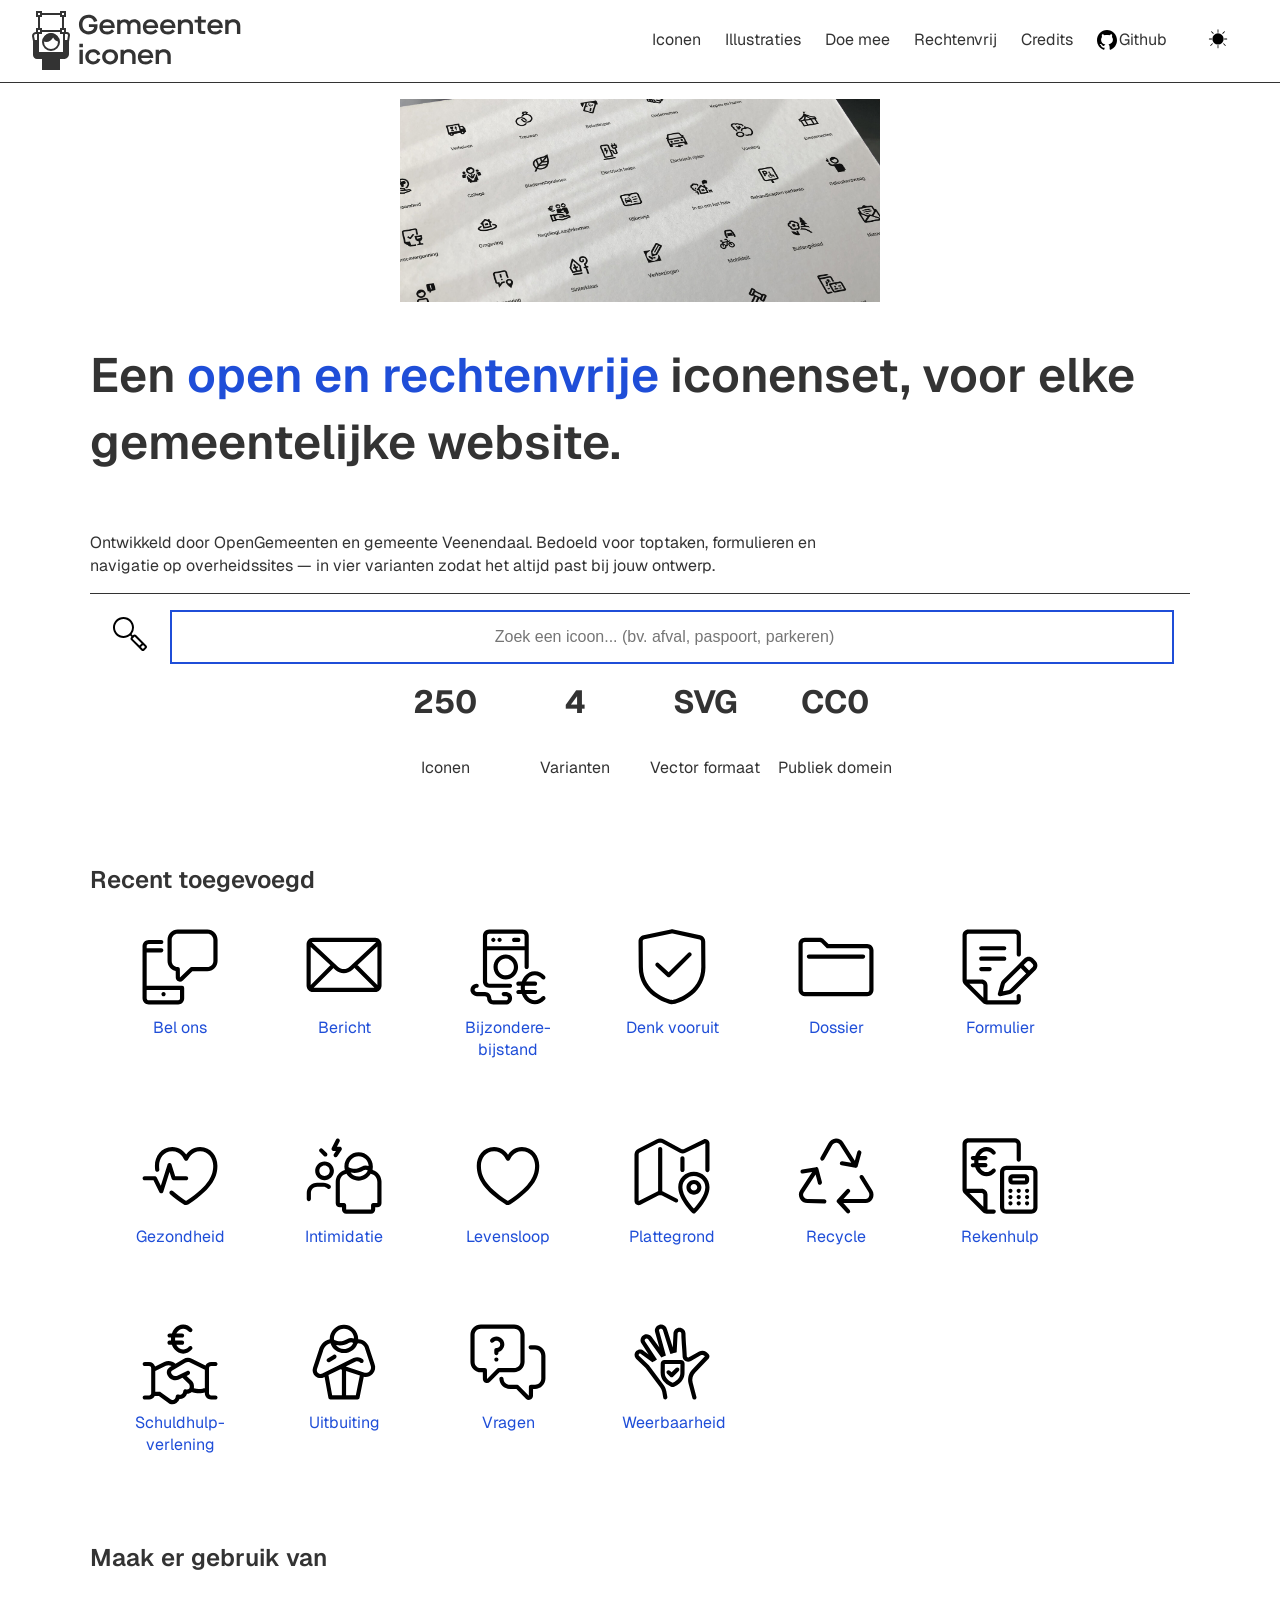
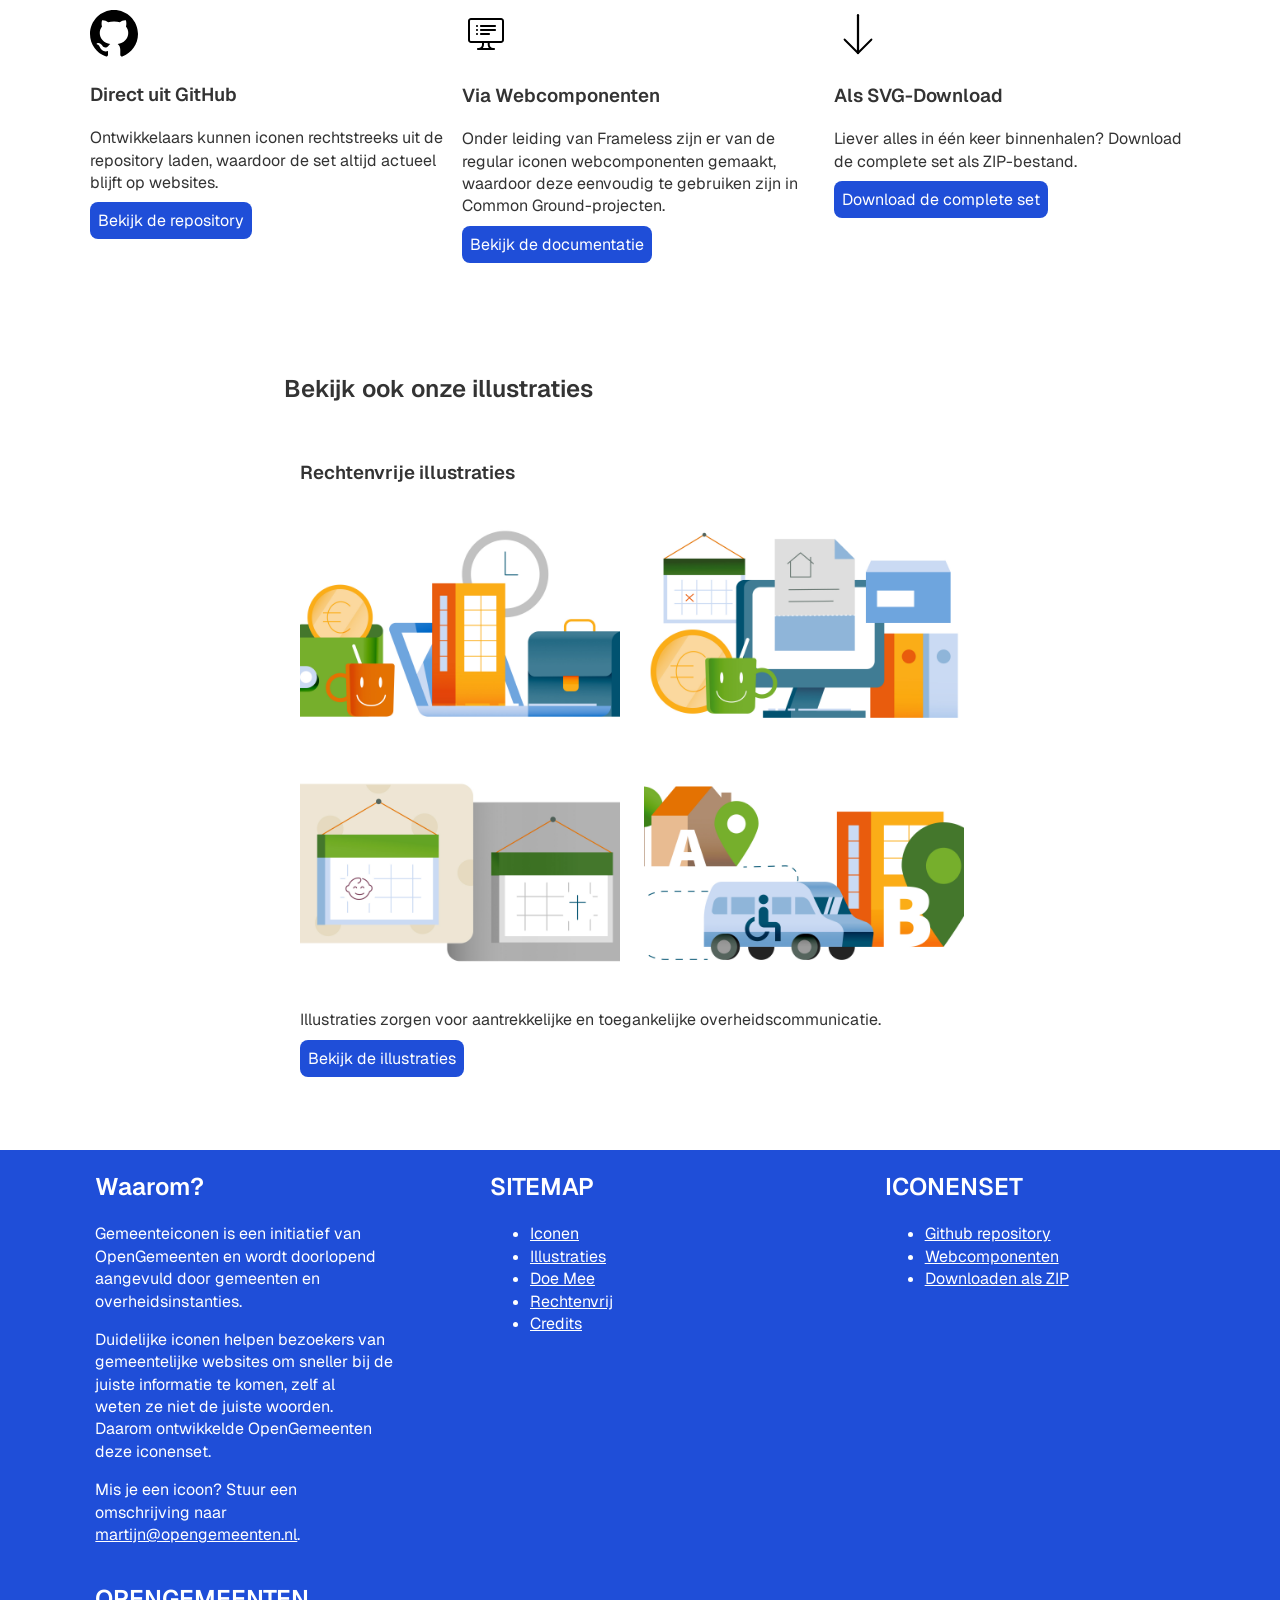
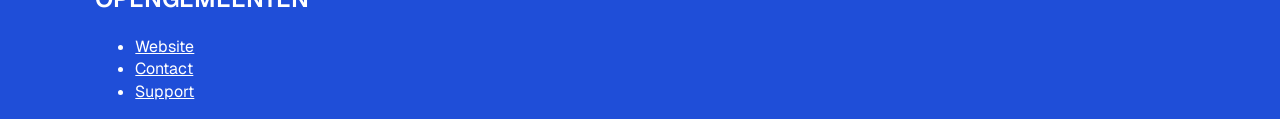
==== commit 8fafd332: "toegankejlikheid aanpassingen en een nieuwe hero-splash image." ====
--- a/index.html
+++ b/index.html
@@ -7,6 +7,11 @@
         <link rel="stylesheet" href="./styles/gemeenteiconen.css">
         <link rel="shortcut icon" href="./assets/favicon.png" type="image/x-icon">
         <script defer src="theme-toggle.js"></script>
+        <style>
+            .hero-image {
+                width: 20%;
+            }
+        </style>
     </head>
 
     <body>
@@ -33,7 +38,7 @@
             <!-- Korte hero sectie da2t meteen je aandacht pakt -->
             <section class="hero">
                 <h1>Een <span>open en rechtenvrije</span> iconenset, voor elke gemeentelijke website.</h1>
-                <!-- <img class="hero-image" src="./assets/hero.svg"> -->
+                <img class="hero-splash" src="./assets/iconenset.jpg">
                 <p>
                     Ontwikkeld door OpenGemeenten en gemeente Veenendaal. Bedoeld voor toptaken, formulieren en navigatie op
                     overheidssites — in vier varianten zodat het altijd past bij jouw ontwerp.
@@ -189,8 +194,8 @@
                 <!-- Hier komt een IMG boven elke snippet dat genomen is van de nieuwe live-site-->
                 <h2>Maak er gebruik van</h2>
                 <section>
+                    <img src="./assets/github-light.svg" alt="" aria-hidden="true">
                     <h3>Direct uit GitHub</h3>
-                    <img src="./assets/github-light.svg" alt="" aria-hidden="true">
                     <p>
                         Ontwikkelaars kunnen iconen rechtstreeks uit de repository laden, waardoor de set altijd actueel blijft op
                         websites.
@@ -199,8 +204,8 @@
                 </section>
 
                 <section>
+                    <img src="./assets/icons/line/computer.svg" alt="" aria-hidden="true">
                     <h3>Via Webcomponenten</h3>
-                    <img src="./assets/icons/line/computer.svg" alt="" aria-hidden="true">
 
                     <p>
                         Onder leiding van Frameless zijn er van de regular iconen webcomponenten gemaakt, waardoor deze eenvoudig
@@ -210,8 +215,8 @@
                 </section>
 
                 <section>
+                    <img src="./assets/download.svg" alt="" aria-hidden="true">
                     <h3>Als SVG-Download</h3>
-                    <img src="./assets/download.svg" alt="" aria-hidden="true">
                     <p>Liever alles in één keer binnenhalen? Download de complete set als ZIP-bestand.</p>
                     <a href="https://github.com/OpenGemeenten/Iconenset/archive/refs/heads/master.zip" target="_blank">
                         Download de complete set
--- a/styles/gemeenteiconen.css
+++ b/styles/gemeenteiconen.css
@@ -1,5 +1,5 @@
 /* imports de Geist fonts van gemeenteiconen.nl's huiststijl */
-@import url('https://fonts.googleapis.com/css2?family=Geist:ital,wght@0,100..900;1,100..900&display=swap');
+@import url("https://fonts.googleapis.com/css2?family=Geist:ital,wght@0,100..900;1,100..900&display=swap");
 
 *::before,
 *,
@@ -25,7 +25,7 @@
     margin: 0;
 
     /* typografie */
-    font-family: 'Geist', sans-serif;
+    font-family: "Geist", sans-serif;
     font-weight: 400;
     line-height: 1.4;
     color: var(--fg);
@@ -86,13 +86,6 @@
         margin-left: auto;
         display: flex;
         gap: var(--witruimte-s);
-    }
-
-    nav > a {
-        display: none;
-        @media (min-width: 600px) {
-            display: inherit;
-        }
     }
 
     nav > a,
@@ -108,6 +101,12 @@
         }
     }
 
+    nav > a {
+        display: none;
+        @media (min-width: 800px) {
+            display: inherit;
+        }
+    }
     /* github */
     > a:nth-of-type(2) {
         img {
@@ -116,13 +115,13 @@
                 filter: brightness(0) invert(1);
             }
         }
-        @media (min-width: 600px) {
+        @media (min-width: 800px) {
             display: flex;
             align-items: center;
             justify-content: center;
             gap: 0.15em;
             &::after {
-                content: 'Github';
+                content: "Github";
             }
         }
     }
@@ -143,6 +142,13 @@
             }
         }
     }
+
+    [id="mobile-menu"] {
+        width: min-content;
+        @media (min-width: 800px) {
+            display: none;
+        }
+    }
 }
 
 main {
@@ -166,15 +172,23 @@
     }
 
     .hero {
+        display: grid;
         order: -1;
         width: 100%;
-        border-bottom: solid 1px var(--accent);
 
         .hero-image {
             order: -1;
-            display: block;
             justify-self: center;
-            width: clamp(14rem, 1.7647rem + 61.1765vw, 40rem);
+            width: 100%;
+            border-bottom: solid 1px var(--accent);
+        }
+
+        .hero-splash {
+            order: -1;
+            justify-self: center;
+            aspect-ratio: 2.36 / 1;
+            object-fit: cover;
+            width: clamp(15rem, 9.2857rem + 28.5714vw, 30rem);
         }
 
         label {
@@ -250,7 +264,7 @@
             }
         }
 
-        /* @media (min-width: 600px) {
+        /* @media (min-width: 800px) {
             grid-template-columns: repeat(4, 1fr);
         }
         @media (min-width: 1200px) {
@@ -286,8 +300,8 @@
             grid-template-columns: 1fr 1fr 1fr;
 
             grid-template-areas:
-                'header header header'
-                'section-1 section-2 section-3';
+                "header header header"
+                "section-1 section-2 section-3";
 
             h2 {
                 grid-area: header;
@@ -405,7 +419,7 @@
     a {
         color: var(--accent-tekst);
     }
-    /* @media (min-width: 600px) {
+    /* @media (min-width: 800px) {
         grid-template-columns: 1fr 1fr;
         align-self: auto;
         column-gap: calc(100% / 6);
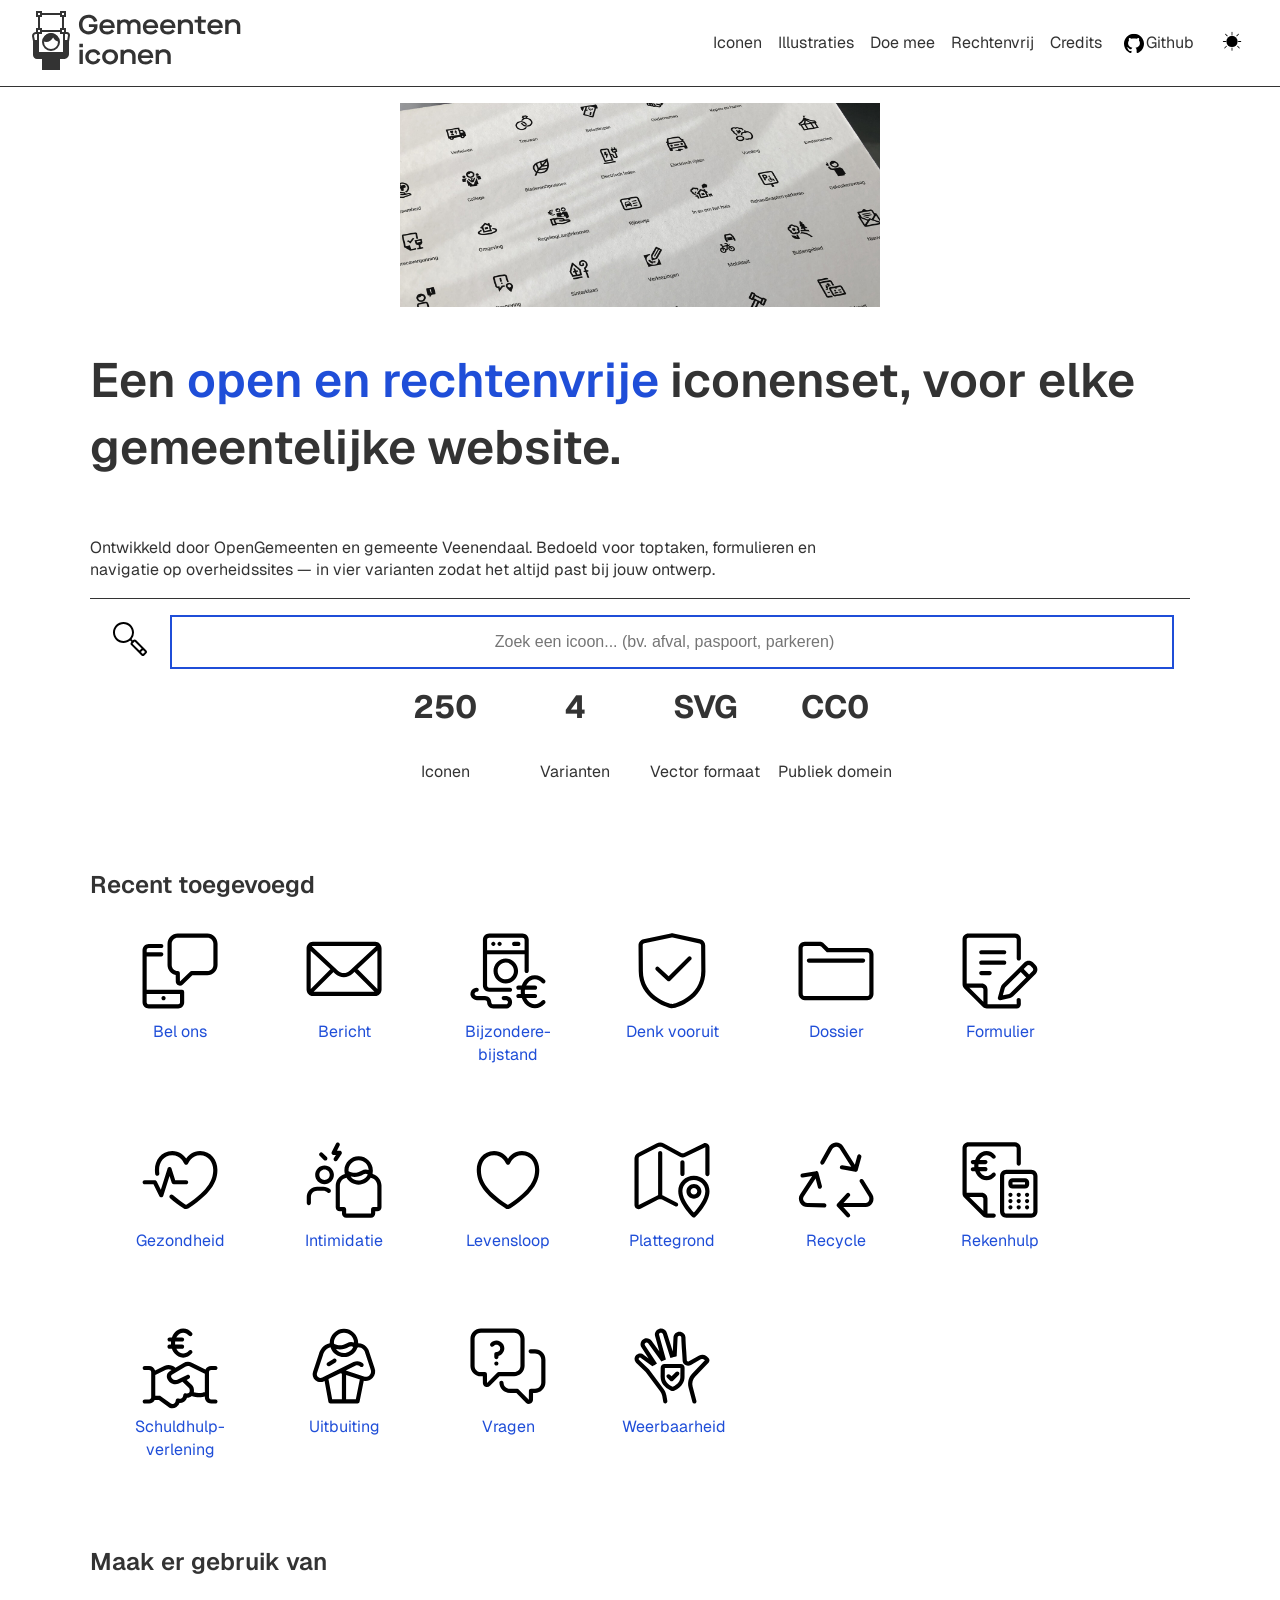
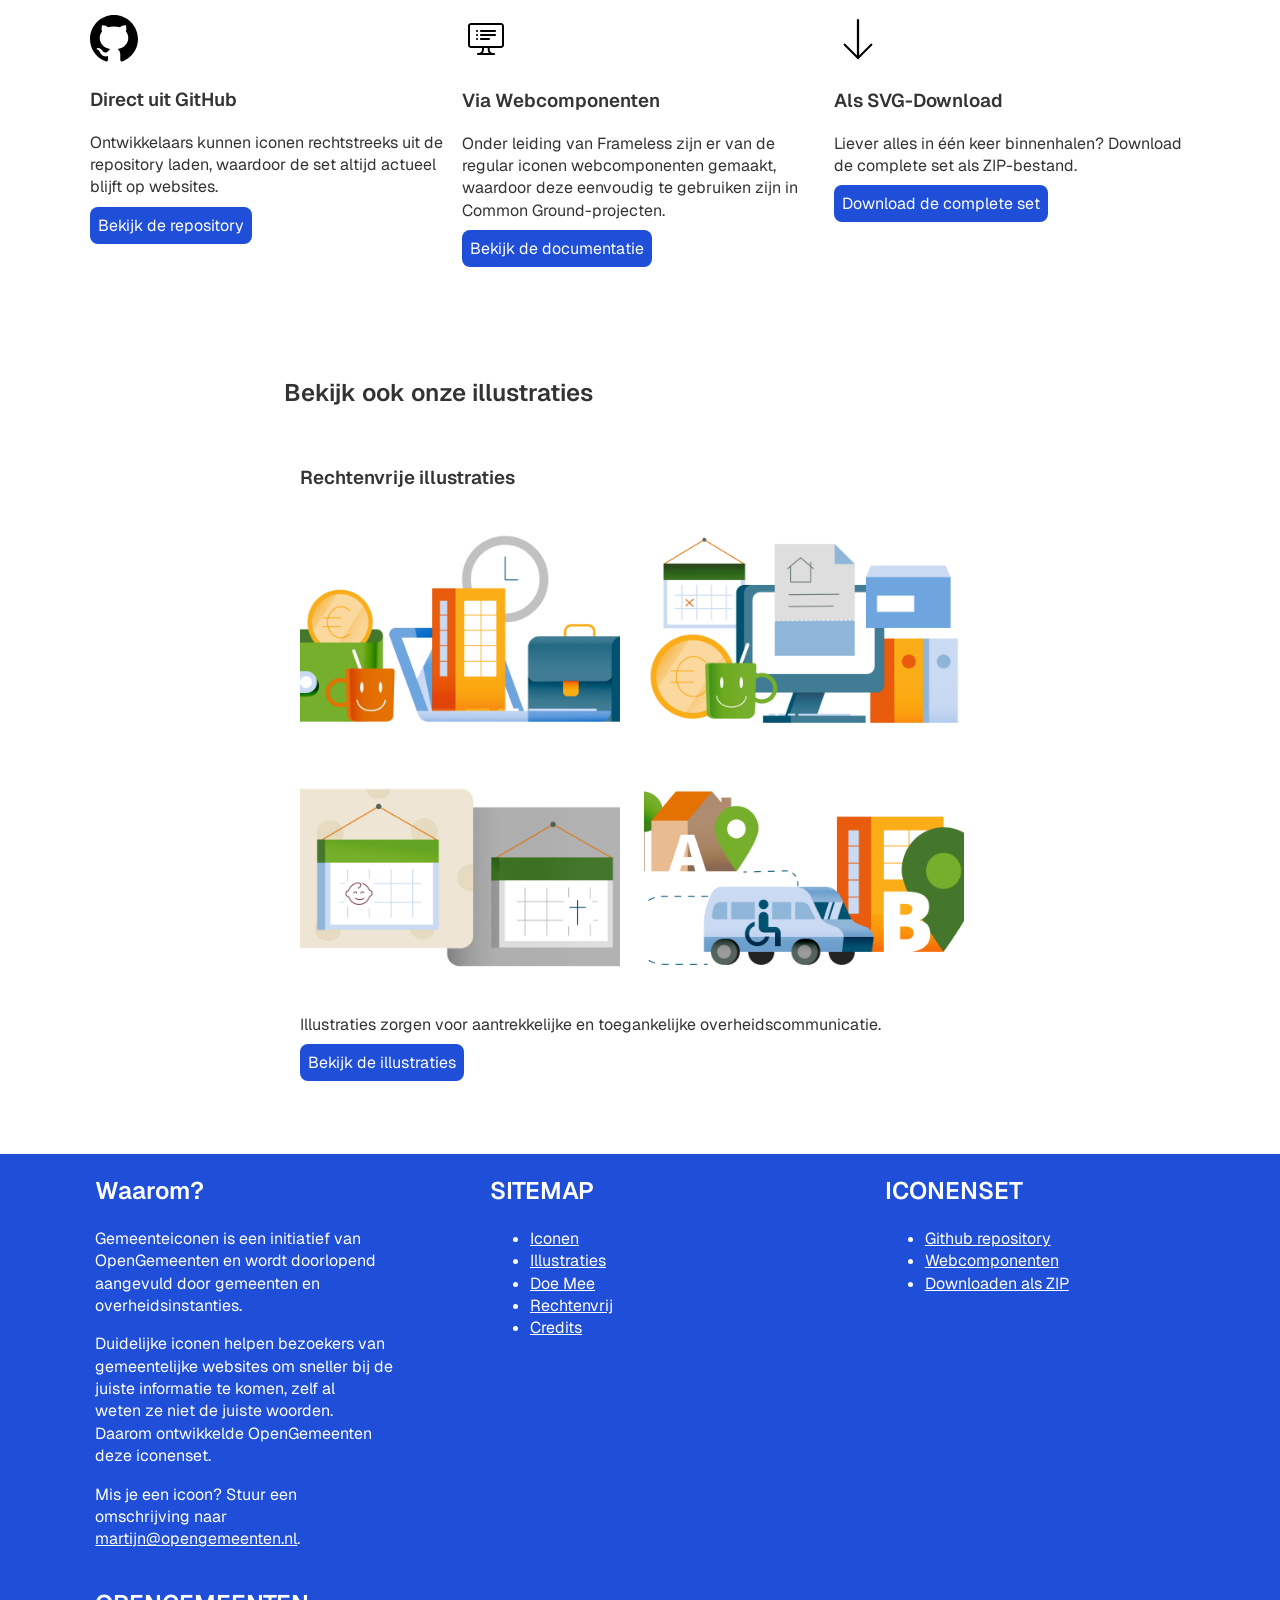
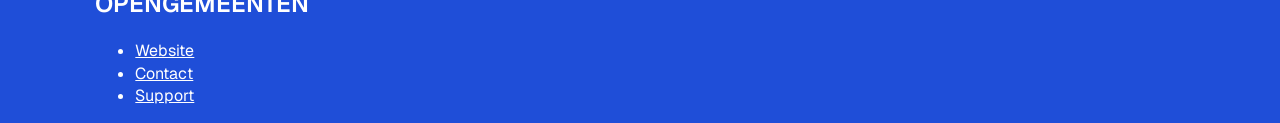
==== commit 7d68a89e: "mobile-menu" ====
--- a/index.html
+++ b/index.html
@@ -6,7 +6,7 @@
         <title>Gemeenteiconen | Iconenset voor overheidssites</title>
         <link rel="stylesheet" href="./styles/gemeenteiconen.css">
         <link rel="shortcut icon" href="./assets/favicon.png" type="image/x-icon">
-        <script defer src="theme-toggle.js"></script>
+        <script defer src="./scripts/script.js"></script>
         <style>
             .hero-image {
                 width: 20%;
@@ -31,7 +31,7 @@
             </a>
             <!-- Ik heb het verborgen met aria-label, omdat het alleen wat uitmaakt als je ziende ben. -->
             <button id="theme-toggle" aria-hidden="true"><img src="./assets/sun.svg" alt=""></button>
-            <button id="mobile-menu" aria-hidden="false" aria-label="menu"><img src="./assets/menu.svg"></button>
+            <button id="mobile-menu" aria-hidden="false" aria-label="menu"><img src="./assets/menu.svg" alt=""></button>
         </header>
 
         <main>
--- a/styles/gemeenteiconen.css
+++ b/styles/gemeenteiconen.css
@@ -1,4 +1,11 @@
-/* imports de Geist fonts van gemeenteiconen.nl's huiststijl */
+/*                                                                   
+┳┓┏┓┓ ┏┓┏┳┓┳┓  ┏┓┳┳
+┣┫┃┃┃┃┃┗┫┃┃┃┃━━┣ ┃┃
+┛┗┗┛┗┻┛┗┛┛┗┛┗  ┗┛┗┛    
+Ascii Art font: Tmplr
+navigatie comments gemaakt met https://patorjk.com/software/taag/                                                                          
+*/
+
 @import url("https://fonts.googleapis.com/css2?family=Geist:ital,wght@0,100..900;1,100..900&display=swap");
 
 *::before,
@@ -18,13 +25,17 @@
     --knop-radius: 0.5em;
 }
 
+/*
+┳┓┏┓┳┓┓┏
+┣┫┃┃┃┃┗┫
+┻┛┗┛┻┛┗┛
+*/
+
 body {
     /* tijdelijk alleen light ondersteuning, want dark-mode toggle werkt niet. voor volgende sprint. */
     color-scheme: light;
-    /* height: 100svh; */
     margin: 0;
 
-    /* typografie */
     font-family: "Geist", sans-serif;
     font-weight: 400;
     line-height: 1.4;
@@ -60,60 +71,89 @@
     }
 }
 
+/*
+┓┏┏┓┏┓┳┓┏┓┳┓
+┣┫┣ ┣┫┃┃┣ ┣┫
+┛┗┗┛┛┗┻┛┗┛┛┗
+*/
+
 header {
+    z-index: 1;
+    color: var(--fg);
     background-color: var(--bg);
-    z-index: 1;
-    position: sticky;
-    top: 0px;
-
-    line-height: 1;
+    padding: 0 clamp(0rem, -3.5556rem + 17.7778vw, 2rem); /* ty sanne! */
+    border-bottom: 1px solid var(--fg);
 
     display: flex;
     justify-content: space-between;
-    padding: 0 clamp(0rem, -3.5556rem + 17.7778vw, 2rem); /* Sanne/utopia.fyi */
     align-items: center;
-    gap: clamp(0.5rem, -0.3889rem + 4.4444vw, 1rem); /* Sanne/utopia.fyi */
-    padding-bottom: 0.125em;
-    border-bottom: 1px solid var(--fg);
-
-    .logo img {
-        width: clamp(8rem, -2.6667rem + 53.3333vw, 14rem); /* Sanne/utopia.fyi */
-        height: auto;
-        display: block;
-    }
-
-    nav {
-        margin-left: auto;
-        display: flex;
-        gap: var(--witruimte-s);
-    }
-
-    nav > a,
-    nav > a:visited,
-    > a:nth-of-type(2) {
+    gap: clamp(0.5rem, -0.3889rem + 4.4444vw, 1rem); /* ty sanne! */
+
+    position: sticky;
+    top: 0;
+
+    a:nth-child(n + 2),
+    a:visited:nth-child(n + 2) {
         color: var(--fg);
         text-decoration: none;
-        padding: 0.25em;
         &:hover {
             color: var(--accent-tekst);
             background-color: var(--accent);
-            border-radius: 10%;
-        }
-    }
-
-    nav > a {
-        display: none;
-        @media (min-width: 800px) {
-            display: inherit;
-        }
-    }
-    /* github */
-    > a:nth-of-type(2) {
+        }
+    }
+
+    .logo img {
+        width: clamp(8rem, -2.6667rem + 53.3333vw, 14rem); /* ty sanne! */
+        height: auto;
+    }
+
+    nav {
+        background-color: var(--accent);
+        position: fixed;
+        inset: 0;
+
+        display: flex;
+        flex-direction: column;
+        justify-content: center;
+        /* align-items: center; */
+        padding: var(--witruimte-s);
+        gap: var(--witruimte-s);
+
+        translate: 100%;
+
+        > a,
+        a:visited {
+            color: var(--fg);
+            background-color: var(--accent-tekst);
+            text-decoration: none;
+
+            padding: var(--witruimte-s);
+        }
+    }
+    .is-open {
+        translate: unset;
+    }
+    button {
+        background: none;
+        border: none;
         img {
             width: 20px;
-            &:hover {
+            height: 25px;
+        }
+        &:hover {
+            color: var(--bg);
+            background: var(--accent);
+            border-radius: 10%;
+            img {
                 filter: brightness(0) invert(1);
             }
+        }
+    }
+    a[href="https://github.com/OpenGemeenten/Iconenset/"] {
+        padding: 0 6px;
+        img {
+            width: 20px;
+            height: 25px;
         }
         @media (min-width: 800px) {
             display: flex;
@@ -126,30 +166,61 @@
         }
     }
 
-    button {
-        flex-basis: 5%;
-        background: none;
-        border: none;
-        img {
-            width: 20px;
-        }
-        &:hover {
-            color: var(--bg);
-            background: var(--accent);
-            border-radius: 10%;
+    @media (min-width: 800px) {
+        [id="mobile-menu"] {
+            display: none;
+        }
+
+        nav {
+            color: var(--fg);
+            background-color: var(--bg);
+
+            position: static;
+            inset: unset;
+
+            flex-direction: row;
+            align-items: center;
+            justify-content: stretch;
+            padding: 0;
+
+            margin-left: auto;
+
+            translate: 0%;
+            text-wrap: balance;
+
+            & > a,
+            > a:visited {
+                color: var(--fg);
+                background: var(--bg);
+                text-decoration: none;
+                padding: 0;
+            }
+        }
+        a:nth-child(n + 2),
+        button {
+            background: none;
+            border: none;
             img {
-                filter: brightness(0) invert(1);
-            }
-        }
-    }
-
-    [id="mobile-menu"] {
-        width: min-content;
-        @media (min-width: 800px) {
-            display: none;
-        }
-    }
-}
+                width: 20px;
+                height: 25px;
+            }
+            &:hover {
+                color: var(--bg);
+                background: var(--accent);
+                border-radius: 10%;
+                img {
+                    filter: brightness(0) invert(1);
+                }
+            }
+        }
+    }
+}
+
+/*
+┳┳┓┏┓┳┳┓
+┃┃┃┣┫┃┃┃
+┛ ┗┛┗┻┛┗
+*/
 
 main {
     margin: 1em;
@@ -214,7 +285,6 @@
         }
     }
 
-    /* Accenten, iconen, publiek domein ,etc etc.. */
     .facts {
         justify-self: center;
         display: grid;
@@ -245,12 +315,10 @@
 
     .recent-grid {
         display: grid;
-        /* grid-template-columns: repeat(3, 1fr); */
-        grid-template-columns: repeat(auto-fit, 100px); /* Sanne */
+        grid-template-columns: repeat(auto-fit, 100px); /* ty sanne! */
         align-items: start;
         gap: 4em;
         list-style: none;
-        /* padding-left: 0em; */
         width: 100%;
 
         a {
@@ -263,17 +331,6 @@
                 width: 100px;
             }
         }
-
-        /* @media (min-width: 800px) {
-            grid-template-columns: repeat(4, 1fr);
-        }
-        @media (min-width: 1200px) {
-            grid-template-columns: repeat(5, 1fr);
-        }
-
-        @media (min-width: 1500px) {
-            grid-template-columns: repeat(6, 1fr);
-        } */
     }
 
     .gebruik {
@@ -403,6 +460,12 @@
     }
 }
 
+/*
+┏┓┏┓┏┓┏┳┓┏┓┳┓
+┣ ┃┃┃┃ ┃ ┣ ┣┫
+┻ ┗┛┗┛ ┻ ┗┛┛┗
+*/
+
 footer {
     color: var(--accent-tekst);
     background: var(--accent);
@@ -419,62 +482,4 @@
     a {
         color: var(--accent-tekst);
     }
-    /* @media (min-width: 800px) {
-        grid-template-columns: 1fr 1fr;
-        align-self: auto;
-        column-gap: calc(100% / 6);
-    }
-    @media (min-width: 900px) {
-        grid-template-columns: 1fr 1fr 1fr 1fr;
-        gap: 2em;
-    } */
-}
-
-/* .marquee {
-    display: none;
-
-    @media (prefers-reduced-motion: no-preference) {
-        display: flex;
-        width: 100%;
-        div {
-            display: flex;
-            height: 100px;
-            overflow: hidden;
-            position: relative;
-            animation-name: --scroll-animatie;
-            animation-duration: 10s;
-            animation-iteration-count: infinite;
-            animation-timing-function: linear;
-            &:nth-of-type(2) {
-                animation-name: --scroll-animatie-2;
-            }
-            &:hover {
-                animation-play-state: paused;
-            }
-
-            img {
-                display: inline-block;
-                width: 100%;
-            height: 100%;
-            }
-        }
-    }
-} */
-
-/* @keyframes --scroll-animatie {
-    from {
-        translate: 100%;
-    }
-    to {
-        translate: -100%;
-    }
-}
-
-@keyframes --scroll-animatie-2 {
-    from {
-        translate: -100%;
-    }
-    to {
-        translate: 100%;
-    }
-} */
+}
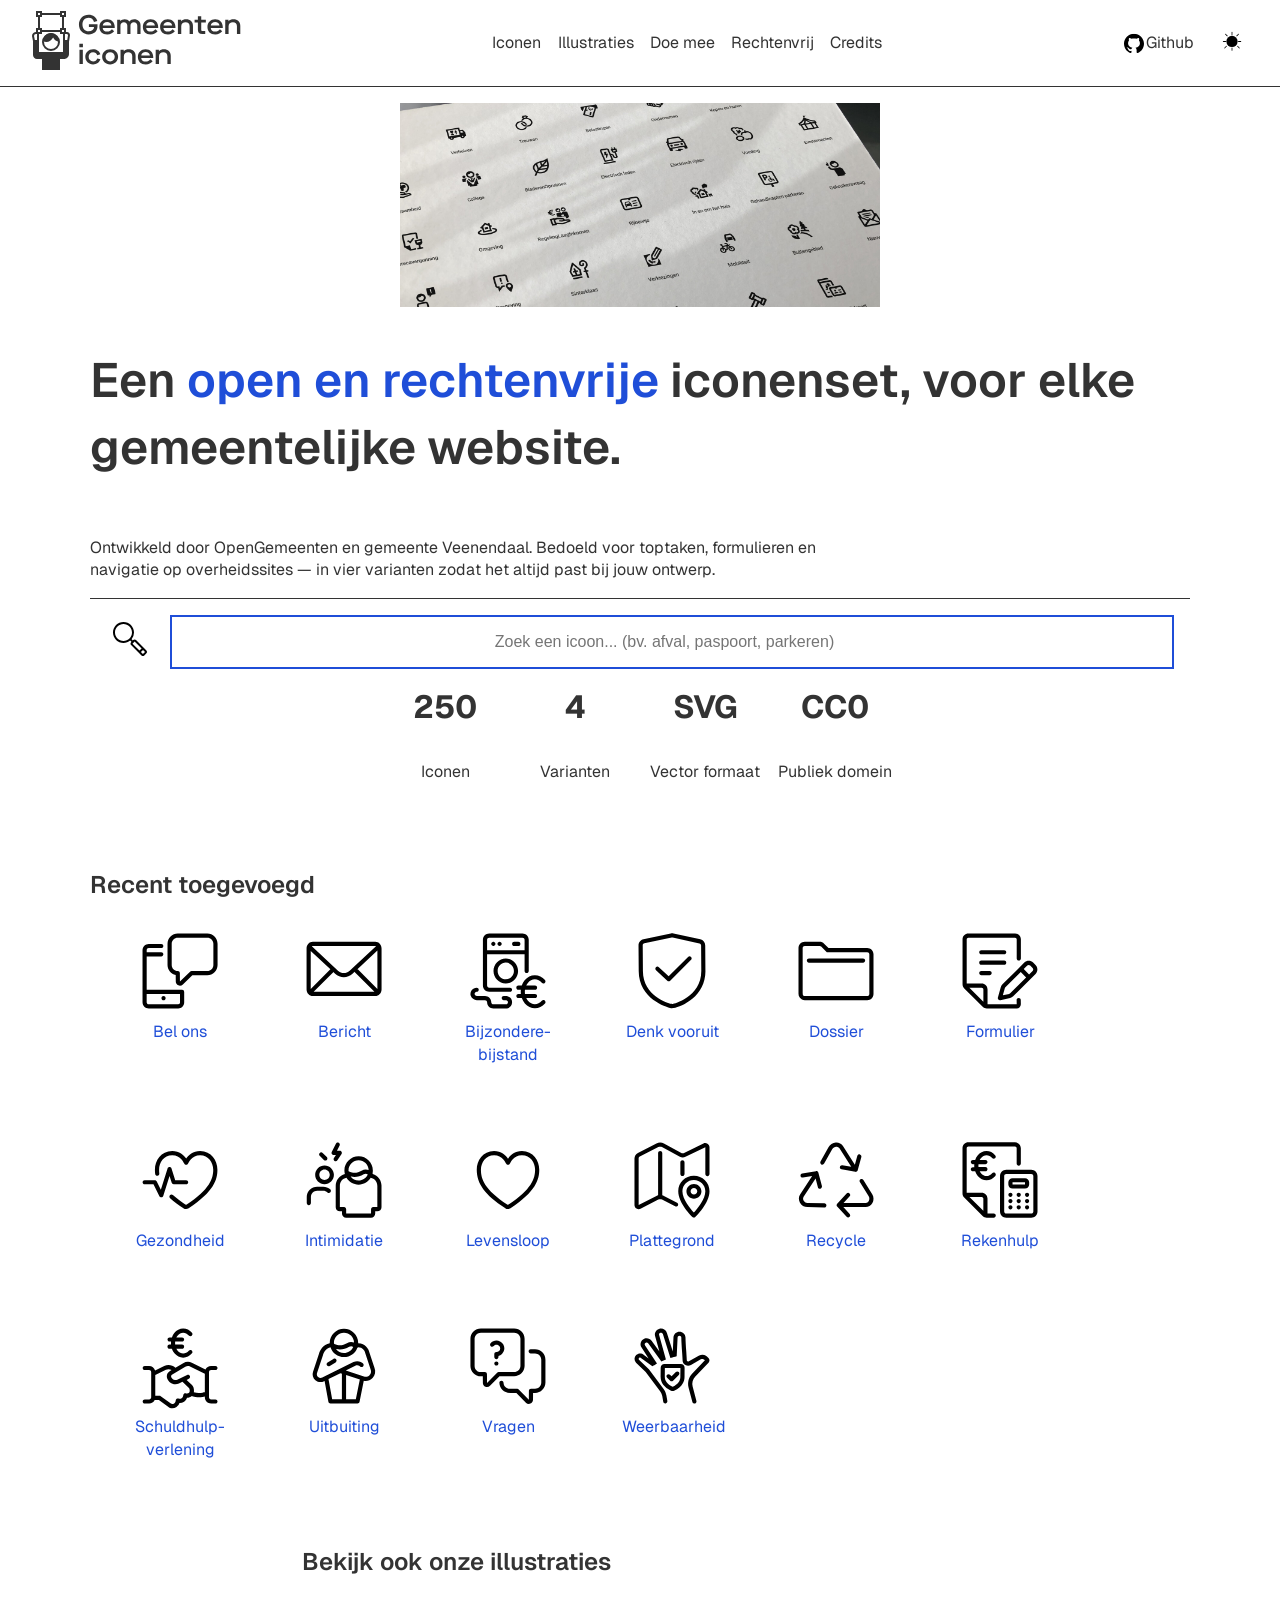
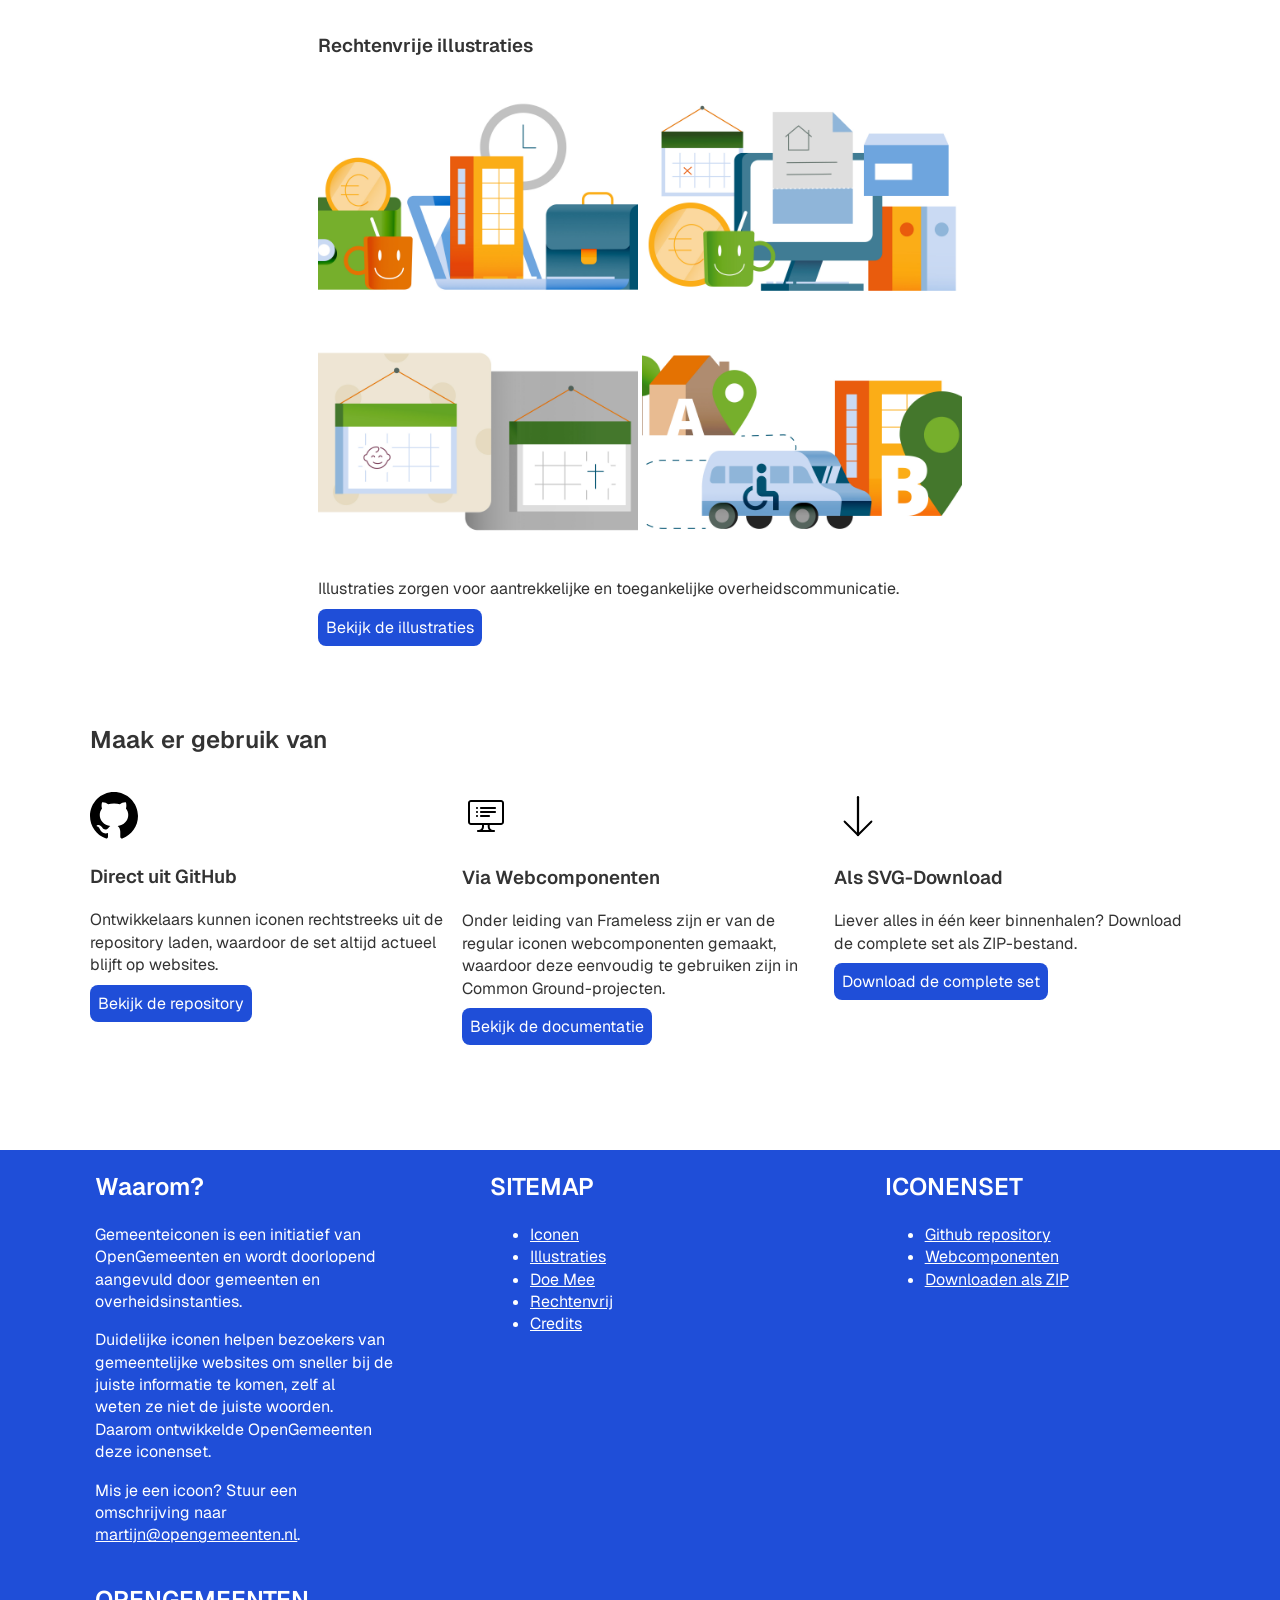
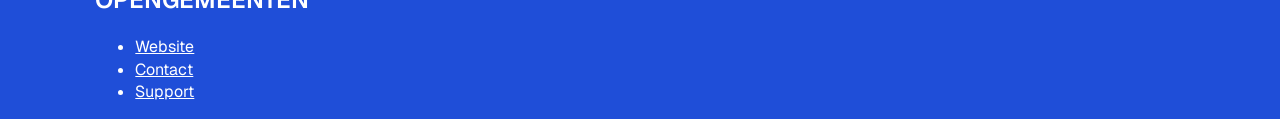
==== commit 3828f56d: "logische verandering" ====
--- a/index.html
+++ b/index.html
@@ -188,41 +188,6 @@
                     </li>
                 </ul>
             </section>
-
-            <!-- Kort uitleg hoe je het product kan gebruiken -->
-            <section class="gebruik">
-                <!-- Hier komt een IMG boven elke snippet dat genomen is van de nieuwe live-site-->
-                <h2>Maak er gebruik van</h2>
-                <section>
-                    <img src="./assets/github-light.svg" alt="" aria-hidden="true">
-                    <h3>Direct uit GitHub</h3>
-                    <p>
-                        Ontwikkelaars kunnen iconen rechtstreeks uit de repository laden, waardoor de set altijd actueel blijft op
-                        websites.
-                    </p>
-                    <a href="https://github.com/OpenGemeenten/Iconenset/" target="_blank"> Bekijk de repository </a>
-                </section>
-
-                <section>
-                    <img src="./assets/icons/line/computer.svg" alt="" aria-hidden="true">
-                    <h3>Via Webcomponenten</h3>
-
-                    <p>
-                        Onder leiding van Frameless zijn er van de regular iconen webcomponenten gemaakt, waardoor deze eenvoudig
-                        te gebruiken zijn in Common Ground-projecten.
-                    </p>
-                    <a href="https://frameless.github.io/iconset-npm/" target="_blank"> Bekijk de documentatie </a>
-                </section>
-
-                <section>
-                    <img src="./assets/download.svg" alt="" aria-hidden="true">
-                    <h3>Als SVG-Download</h3>
-                    <p>Liever alles in één keer binnenhalen? Download de complete set als ZIP-bestand.</p>
-                    <a href="https://github.com/OpenGemeenten/Iconenset/archive/refs/heads/master.zip" target="_blank">
-                        Download de complete set
-                    </a>
-                </section>
-            </section>
             <!-- Snelle koppelings naar de illustratries-->
             <section class="illustraties">
                 <h2>Bekijk ook onze illustraties</h2>
@@ -237,6 +202,40 @@
                     <p>Illustraties zorgen voor aantrekkelijke en toegankelijke overheidscommunicatie.</p>
                     <a href="./illustraties.html" target="_blank"> Bekijk de illustraties </a>
                 </article>
+            </section>
+            <!-- Kort uitleg hoe je het product kan gebruiken -->
+            <section class="gebruik">
+                <!-- Hier komt een IMG boven elke snippet dat genomen is van de nieuwe live-site-->
+                <h2>Maak er gebruik van</h2>
+                <section>
+                    <img src="./assets/github-light.svg" alt="" aria-hidden="true">
+                    <h3>Direct uit GitHub</h3>
+                    <p>
+                        Ontwikkelaars kunnen iconen rechtstreeks uit de repository laden, waardoor de set altijd actueel blijft op
+                        websites.
+                    </p>
+                    <a href="https://github.com/OpenGemeenten/Iconenset/" target="_blank"> Bekijk de repository </a>
+                </section>
+
+                <section>
+                    <img src="./assets/icons/line/computer.svg" alt="" aria-hidden="true">
+                    <h3>Via Webcomponenten</h3>
+
+                    <p>
+                        Onder leiding van Frameless zijn er van de regular iconen webcomponenten gemaakt, waardoor deze eenvoudig
+                        te gebruiken zijn in Common Ground-projecten.
+                    </p>
+                    <a href="https://frameless.github.io/iconset-npm/" target="_blank"> Bekijk de documentatie </a>
+                </section>
+
+                <section>
+                    <img src="./assets/download.svg" alt="" aria-hidden="true">
+                    <h3>Als SVG-Download</h3>
+                    <p>Liever alles in één keer binnenhalen? Download de complete set als ZIP-bestand.</p>
+                    <a href="https://github.com/OpenGemeenten/Iconenset/archive/refs/heads/master.zip" target="_blank">
+                        Download de complete set
+                    </a>
+                </section>
             </section>
         </main>
 
--- a/styles/gemeenteiconen.css
+++ b/styles/gemeenteiconen.css
@@ -18,22 +18,43 @@
     color-scheme: light dark;
     --fg: light-dark(#333, #fff);
     --bg: light-dark(#fff, #333);
-    --accent: light-dark(#1f4ed8, #1f4ed8);
+    --accent: light-dark(#1f4ed8, hsl(200, 100%, 40%));
     --accent-tekst: light-dark(#fff, #fff);
     --witruimte-s: 1em;
     --knop-padding: 0.5em;
     --knop-radius: 0.5em;
 }
 
+:root[data-theme="light"] {
+    color-scheme: light;
+}
+
+:root[data-theme="dark"] {
+    color-scheme: dark;
+
+    header,
+    .recent,
+    .gebruik,
+    label {
+        img {
+            filter: invert(1);
+        }
+    }
+
+    nav {
+        color: var(--fg);
+        /* background-color: var(--bg); */
+    }
+}
+
 /*
-┳┓┏┓┳┓┓┏
 ┣┫┃┃┃┃┗┫
 ┻┛┗┛┻┛┗┛
 */
 
 body {
     /* tijdelijk alleen light ondersteuning, want dark-mode toggle werkt niet. voor volgende sprint. */
-    color-scheme: light;
+    /* color-scheme: light; */
     margin: 0;
 
     font-family: "Geist", sans-serif;
@@ -92,8 +113,8 @@
     position: sticky;
     top: 0;
 
-    a:nth-child(n + 2),
-    a:visited:nth-child(n + 2) {
+    a:nth-child(-n),
+    a:visited:nth-child(-n) {
         color: var(--fg);
         text-decoration: none;
         &:hover {
@@ -108,6 +129,7 @@
     }
 
     nav {
+        z-index: 2;
         background-color: var(--accent);
         position: fixed;
         inset: 0;
@@ -124,15 +146,30 @@
         > a,
         a:visited {
             color: var(--fg);
-            background-color: var(--accent-tekst);
+            background-color: var(--bg);
+            border: 1px solid var(--bg);
             text-decoration: none;
 
             padding: var(--witruimte-s);
         }
-    }
+
+        @media (prefers-reduced-motion: no-preference) {
+            transition: translate 0.3s;
+        }
+    }
+
     .is-open {
         translate: unset;
     }
+
+    button[id="mobile-menu"] {
+        z-index: 3;
+    }
+
+    &:has(.is-open) button[id="mobile-menu"] img {
+        content: url(../assets/close.svg);
+    }
+
     button {
         background: none;
         border: none;
@@ -149,28 +186,26 @@
             }
         }
     }
+
     a[href="https://github.com/OpenGemeenten/Iconenset/"] {
+        margin-left: auto;
         padding: 0 6px;
         img {
             width: 20px;
             height: 25px;
         }
-        @media (min-width: 800px) {
-            display: flex;
-            align-items: center;
-            justify-content: center;
-            gap: 0.15em;
-            &::after {
-                content: "Github";
-            }
-        }
     }
 
     @media (min-width: 800px) {
-        [id="mobile-menu"] {
+        button[id="mobile-menu"] {
             display: none;
         }
-
+        a {
+            border-radius: 10%;
+            &:hover {
+                translate: 0 -1px;
+            }
+        }
         nav {
             color: var(--fg);
             background-color: var(--bg);
@@ -194,6 +229,10 @@
                 background: var(--bg);
                 text-decoration: none;
                 padding: 0;
+                &:hover {
+                    color: var(--accent-tekst);
+                    background-color: var(--accent);
+                }
             }
         }
         a:nth-child(n + 2),
@@ -207,10 +246,24 @@
             &:hover {
                 color: var(--bg);
                 background: var(--accent);
-                border-radius: 10%;
                 img {
                     filter: brightness(0) invert(1);
                 }
+            }
+        }
+
+        a[href="https://github.com/OpenGemeenten/Iconenset/"] {
+            display: flex;
+            align-items: center;
+            justify-content: center;
+            gap: 0.15em;
+            text-decoration: none;
+            color: var(--fg);
+            &::after {
+                content: "Github";
+            }
+            &:hover {
+                filter: var(--bg);
             }
         }
     }
@@ -401,8 +454,8 @@
                 }
 
                 @media (width > 45em) {
-                    grid-template-columns: 21em 21em;
-                    gap: 0.5em;
+                    grid-template-columns: 20em 20em;
+                    /* gap: 0.5em; */
                 }
             }
         }
